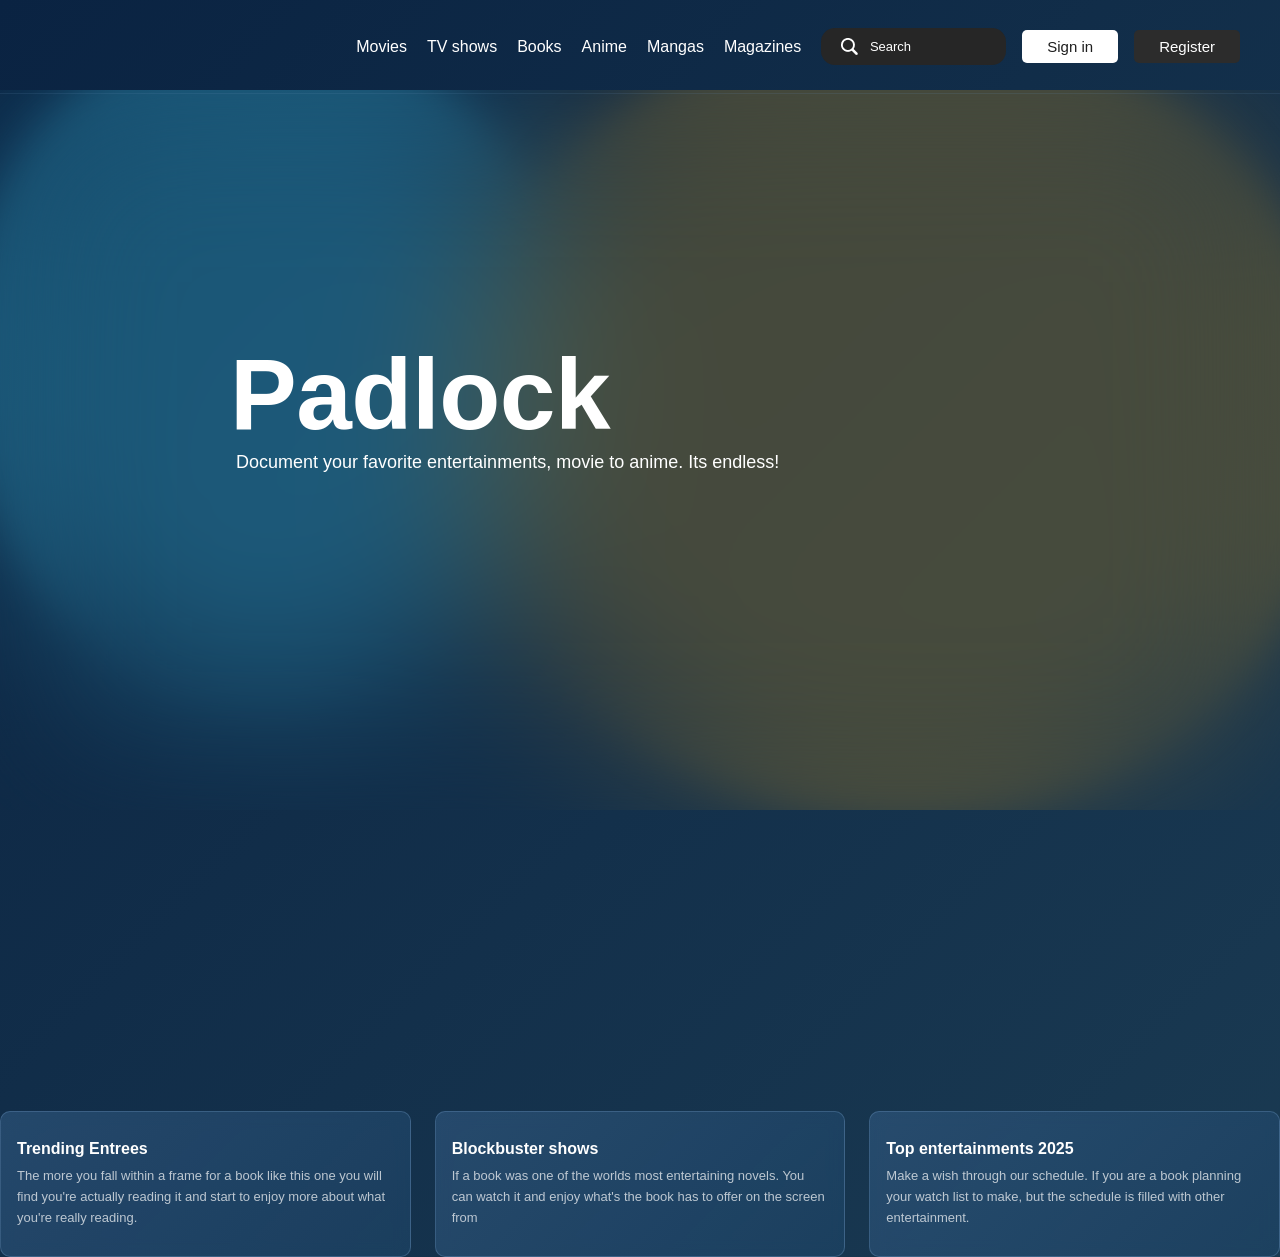
==== index.html @ 0b268039 "header, hero started" ====
<!DOCTYPE html>
<html lang="en">
<head>
    <meta charset="UTF-8">
    <meta name="viewport" content="width=device-width, initial-scale=1.0">
    <title>Padlock</title>
    <link rel="stylesheet" href="./style.css">
</head>
<body>
    <div class="hero__aether">
        <div class="aura-ball aura-ball--1"></div>
        <div class="aura-ball aura-ball--2"></div>
        <div class="aura-ball aura-ball--3"></div>
    </div>
    
    <header class="navbar">
        <nav class="navbar__menu">
            <div class="navbar__left">
                <span class="navbar__item">Movies</span>
                <span class="navbar__item">TV shows</span>
                <span class="navbar__item">Books</span>
                <span class="navbar__item">Anime</span>
                <span class="navbar__item">Mangas</span>
                <span class="navbar__item">Magazines</span>
            </div>
            <div class="navbar__right">
                
                <div class="navbar__search">
                <img src="./images/magnifyingglass.png" alt="mignefy glass">
                    <input type="text" placeholder=" Search" class="navbar__search-input">
                </div>
                <button class="navbar__btn navbar__btn--sign-in">Sign in</button>
                <button class="navbar__btn navbar__btn--register">Register</button>
            </div>
        </nav>
    </header>
    





<section class="hero">
    <h1 class="hero__title">Padlock</h1>
    <p class="hero__subtitle">Document your favorite entertainments, movie to anime. Its endless!</p>
</section>

        <section class="cards-section">
        <div class="cards-grid">
            <div class="card">
                <h3 class="card__title">Trending Entrees</h3>
                <p class="card__description">The more you fall within a frame for a book like this one you will find you're actually reading it and start to enjoy more about what you're really reading.</p>
            </div>
            <div class="card">
                <h3 class="card__title">Blockbuster shows</h3>
                <p class="card__description">If a book was one of the worlds most entertaining novels. You can watch it and enjoy what's the book has to offer on the screen from</p>
            </div>
            <div class="card">
                <h3 class="card__title">Top entertainments 2025</h3>
                <p class="card__description">Make a wish through our schedule. If you are a book planning your watch list to make, but the schedule is filled with other entertainment.</p>
            </div>
        </div>
    </section>
</body>
</html>
---- style.css ----
:root {

    --color-bg-primary: #0a2342;
    --color-bg-secondary: #1a3a52;
    --color-bg-tertiary: rgba(20, 45, 70, 0.95);
    --color-text-primary: #ffffff;
    --color-text-secondary: rgba(255, 255, 255, 0.85);
    --color-text-muted: rgba(255, 255, 255, 0.65);
    --color-text-light: rgba(255, 255, 255, 0.50);
    --color-border: rgba(100, 140, 180, 0.2);
    --color-border-light: rgba(100, 140, 180, 0.15);
    --color-border-medium: rgba(100, 140, 180, 0.3);
    --color-border-strong: rgba(100, 140, 180, 0.4);
    --color-accent: rgba(100, 140, 180, 0.3);
    --color-accent-hover: rgba(100, 140, 180, 0.5);
    --color-bg-overlay: rgba(255, 255, 255, 0.1);
    --color-bg-overlay-hover: rgba(255, 255, 255, 0.15);
    --color-card-bg: linear-gradient(135deg, rgba(50, 90, 130, 0.6) 0%, rgba(30, 70, 105, 0.6) 100%);
    --color-card-bg-hover: linear-gradient(135deg, rgba(50, 90, 130, 0.8) 0%, rgba(30, 70, 105, 0.8) 100%);

    --font-family: -apple-system, BlinkMacSystemFont, 'Segoe UI', Roboto, Oxygen, Ubuntu, Cantarell, sans-serif;
    --font-size-xs: 12px;
    --font-size-sm: 13px;
    --font-size-base: 15px;
    --font-size-lg: 16px;
    --font-size-xl: 52px;
    --font-weight-regular: 400;
    --font-weight-medium: 500;
    --font-weight-semibold: 600;
    --font-weight-bold: 700;

    /* Spacing */
    --spacing-xs: 6px;
    --spacing-sm: 8px;
    --spacing-md: 12px;
    --spacing-lg: 16px;
    --spacing-xl: 24px;
    --spacing-2xl: 28px;
    --spacing-3xl: 32px;
    --spacing-4xl: 40px;
    --spacing-5xl: 60px;
    --spacing-6xl: 80px;

    /* Border Radius */
    --border-radius-sm: 4px;
    --border-radius-md: 6px;
    --border-radius-lg: 10px;
    --border-radius-full: 50%;

    /* Borders */
    --border-width-thin: 1px;
    --border-width-medium: 1.5px;

    /* Transitions */
    --transition-fast: 0.3s ease;
    --transition-smooth: all 0.3s ease;

    /* Backdrop Filter */
    --backdrop-filter: blur(8px);

    --aura-color-1: rgba(66, 210, 246, 0.281);
    /* Cyan */
    --aura-color-2: rgba(109, 95, 52, 0.568);
    /* Gold */
    --aura-color-3: rgba(156, 39, 176, 0.3);
    /* Violet */
}

/* ============================================
   RESET & BASE STYLES
   ============================================ */
* {
    margin: 0;
    padding: 0;
    box-sizing: border-box;
}

body {
    font-family: var(--font-family);
    background: linear-gradient(135deg, var(--color-bg-primary) 0%, var(--color-bg-secondary) 100%);
    color: var(--color-text-primary);
    min-height: 100vh;
    overflow-x: hidden;
}

/* ============================================
   NAVBAR BLOCK
   ============================================ */
.navbar {
    background-color: var(--color-bg-tertiary);
    padding: var(--spacing-2xl) var(--spacing-4xl);
    border-bottom: var(--border-width-thin) solid var(--color-border-light);
}

.navbar__menu {
    display: flex;
    align-items: center;
    /* This pushes everything to the right side of the navbar */
    justify-content: flex-end;
    gap: 20px;
}

/* Navbar Left Section */
.navbar__left {
    display: flex;
    gap: 20px;
    /* Remove any margin-right: auto if you have it */
}


.navbar__item {
    cursor: pointer;
    transition: opacity var(--transition-fast);
    font-weight: var(--font-weight-regular);
    font-size: 16px;
    color: white;
}

.navbar__item:hover {
    opacity: 0.6;
}

/* Navbar Right Section */
.navbar__right {
    display: flex;
    gap: var(--spacing-lg);
    align-items: center;
}

/* Search Container */
.navbar__search {
    position: relative;
    display: flex;
    align-items: center;
    background-color: #262626;
    border-radius: 14px;
    padding: 10px 20px;
    gap: var(--spacing-sm);
}

.navbar__search-input {
    background: transparent;
    border: none;
    color: white;
    font-size: var(--font-size-xs);
    width: 120px;
    outline: none;
}

.navbar__search-input::placeholder {
    color: white;
    font-size: 13px;
}

.navbar__search-icon {
    font-size: 14px;
    cursor: pointer;
    opacity: 0.7;
}

/* Icon Button */
.navbar__icon-btn {
    background: var(--color-bg-overlay);
    border: var(--border-width-thin) solid var(--color-border);
    color: var(--color-text-primary);
    width: 28px;
    height: 28px;
    border-radius: var(--border-radius-full);
    cursor: pointer;
    display: flex;
    align-items: center;
    justify-content: center;
    font-size: 14px;
    transition: var(--transition-smooth);
}

.navbar__icon-btn:hover {
    background: var(--color-bg-overlay-hover);
}

/* Navbar Buttons */
.navbar__btn {
    padding: 8px 25px;
    border-radius: var(--border-radius-sm);
    font-size: 15px;
    font-weight: var(--font-weight-medium);
    cursor: pointer;
    transition: var(--transition-smooth);
    border: none;
    color: var(--color-text-primary);
}

.navbar__btn--sign-in {
    background: white;
    color: #1E1E1E;
    border: none;
    border-radius: 5px;
}


.navbar__btn--register {
    background-color: #2C2C2C;
    border: none;

    border-radius: 5px;

}

.navbar__btn--sign-in:hover {

    background-color: rgba(255, 255, 255, 0.733);
}

.navbar__btn--register:hover {
    background-color: rgba(0, 0, 0, 0.541);
}

/* ============================================
   HERO/CONTAINER BLOCK
   ============================================ */

/* ============================================
   AURA (AETHER) SYSTEM
   ============================================ */

/* 1. The Container: Positions the entire system in the middle-top */
.hero__aether {
    position: absolute;
    top: 10vh;
    /* Adjusted for navbar */
    left: 50%;
    transform: translateX(-50%);
    width: 100vw;
    height: 80vh;
    /* Covers main hero text and card top */
    z-index: 0;
    /* Behind everything */
    overflow: hidden;
}

/* 2. The Universal Filter: Blurs everything *inside* the .hero__aether */
.hero__aether::after {
    content: '';
    position: absolute;
    inset: 0;
    backdrop-filter: blur(80px);
    /* The Diffuser */
    z-index: 2;
    /* Layer above the individual balls, below foreground */
}

/* 3. The Balls (Shared styles) */
.aura-ball {
    position: absolute;
    border-radius: 50%;
    filter: blur(20px);
    /* Small pre-blur helps */
    animation-iteration-count: infinite;
    animation-timing-function: ease-in-out;
    z-index: 1;
    /* Layer below the main backdrop filter */
}

/* 4. Defining Individual Balls & Unique Animations */

/* Cyan: Starts left, moves slowly */
.aura-ball--1 {
    width: 600px;
    height: 680px;
    background-color: var(--aura-color-1);
    top: -10%;
    left: -3%;
    animation-name: auraShift1;
    animation-duration: 25s;
}

/* Gold: Middle-right, floats slightly up/down */
.aura-ball--2 {
    width: 880px;
    height: 800px;
    background-color: var(--aura-color-2);
    top: -10%;
    right: -5%;
    animation-name: auraShift2;
    animation-duration: 35s;
    /* Offset startup */
}

/* Violet: Lowest, deep shift */
.aura-ball--3 {
    width: 100px;
    height: 100px;
    background-color: var(--aura-color-3);
    bottom: -20%;
    left: 30%;
    animation-name: auraShift3;
    animation-duration: 30s;
    animation-delay: -10s;
}

/* ============================================
   Updated Existing Elements for Layering
   ============================================ */
.navbar {
    /* Ensure nav is sharp and on top */
    position: relative;
    z-index: 100;
    background: none;
    /* Let background show through if transparent */
}

.container {
    /* Main hero content must be on top */
    position: relative;
    z-index: 10;
    max-width: 1200px;
    margin: 80px auto;
    padding: 0 40px;
}

/* All FOREGROUND elements must be forced to a high Z-Index */
.hero__title,
.hero__subtitle,
.cards-grid {
    position: relative;
    z-index: 11;
    /* Ensure they stay perfectly sharp */
}

.hero {
    position: relative;
    z-index: 11;
    text-align: left;
    padding: 80px 40px 510px 140px;
}

/* Add slight visibility adjustment to text if aura is strong */
.hero__title {
    padding: 70px;
    padding-bottom: 6px;
    font-size: 64px;
    margin-bottom: 20px;
    letter-spacing: -2px;
    line-height: 40px;
    align-self: stretch;

}

.card {
    /* ... Your existing cards ... */
    position: relative;
    z-index: 12;
}

.hero__title {
    padding: 200px 0 10px 90px;
    font-size: 100px;
    font-weight: var(--font-weight-bold);
    margin-bottom: var(--spacing-sm);
    text-align: left;
    letter-spacing: -0.5px;
}

.hero__subtitle {

    padding: 20px 0 40px 96px;
    font-size: 18px;
    color: white;
    margin-bottom: var(--spacing-5xl);
    text-align: left;

}

/* ============================================
   AURA ANIMATIONS (Keyframes)
   Using translate and scale for soft movement
   ============================================ */

/* Slow horizontal float + scaling */
@keyframes auraShift1 {

    0%,
    100% {
        transform: translate(0, 0) scale(1);
        opacity: 0.6;
    }

    50% {
        transform: translate(150px, 30px) scale(1.1);
        opacity: 0.9;
    }
}

/* Vertical float + slow rotate (rotation doesn't show much, but helps blend) */
@keyframes auraShift2 {

    0%,
    100% {
        transform: translate(0, 0) scale(1);
        opacity: 0.7;
    }

    50% {
        transform: translate(-40px, -120px) scale(1.05);
        opacity: 1;
    }
}

/* Subtle, complex pulse/drift */
@keyframes auraShift3 {

    0%,
    100% {
        transform: translate(0, 0) scale(1);
        opacity: 0.5;
    }

    33% {
        transform: translate(50px, -50px) scale(0.95);
        opacity: 0.7;
    }

    66% {
        transform: translate(-50px, 50px) scale(1.0);
        opacity: 0.8;
    }
}


/* ============================================
   CARDS GRID BLOCK
   ============================================ */
.cards-grid {
    display: grid;
    grid-template-columns: repeat(3, 1fr);
    gap: var(--spacing-xl);
    margin-top: var(--spacing-2xl);
}

/* Card Element */
.card {
    background: var(--color-card-bg);
    border: var(--border-width-medium) solid var(--color-border-strong);
    border-radius: var(--border-radius-lg);
    padding: var(--spacing-2xl) var(--spacing-lg);
    transition: var(--transition-smooth);
    cursor: pointer;
    backdrop-filter: var(--backdrop-filter);
}

.card:hover {
    background: var(--color-card-bg-hover);
    border-color: var(--color-accent-hover);
    transform: translateY(-2px);
}

.card__title {
    font-size: var(--font-size-lg);
    font-weight: var(--font-weight-semibold);
    margin-bottom: var(--spacing-sm);
}

.card__description {
    font-size: var(--font-size-sm);
    color: rgba(255, 255, 255, 0.70);
    line-height: 1.6;
}

/* ============================================
   RESPONSIVE DESIGN
   ============================================ */
@media (max-width: 768px) {
    .container {
        padding: var(--spacing-5xl) var(--spacing-md);
    }

    .hero__title {
        font-size: 36px;
    }

    .cards-grid {
        grid-template-columns: 1fr;
    }

    .navbar__menu {
        gap: var(--spacing-lg);
    }

    .navbar {
        padding: var(--spacing-md) var(--spacing-lg);
    }
}
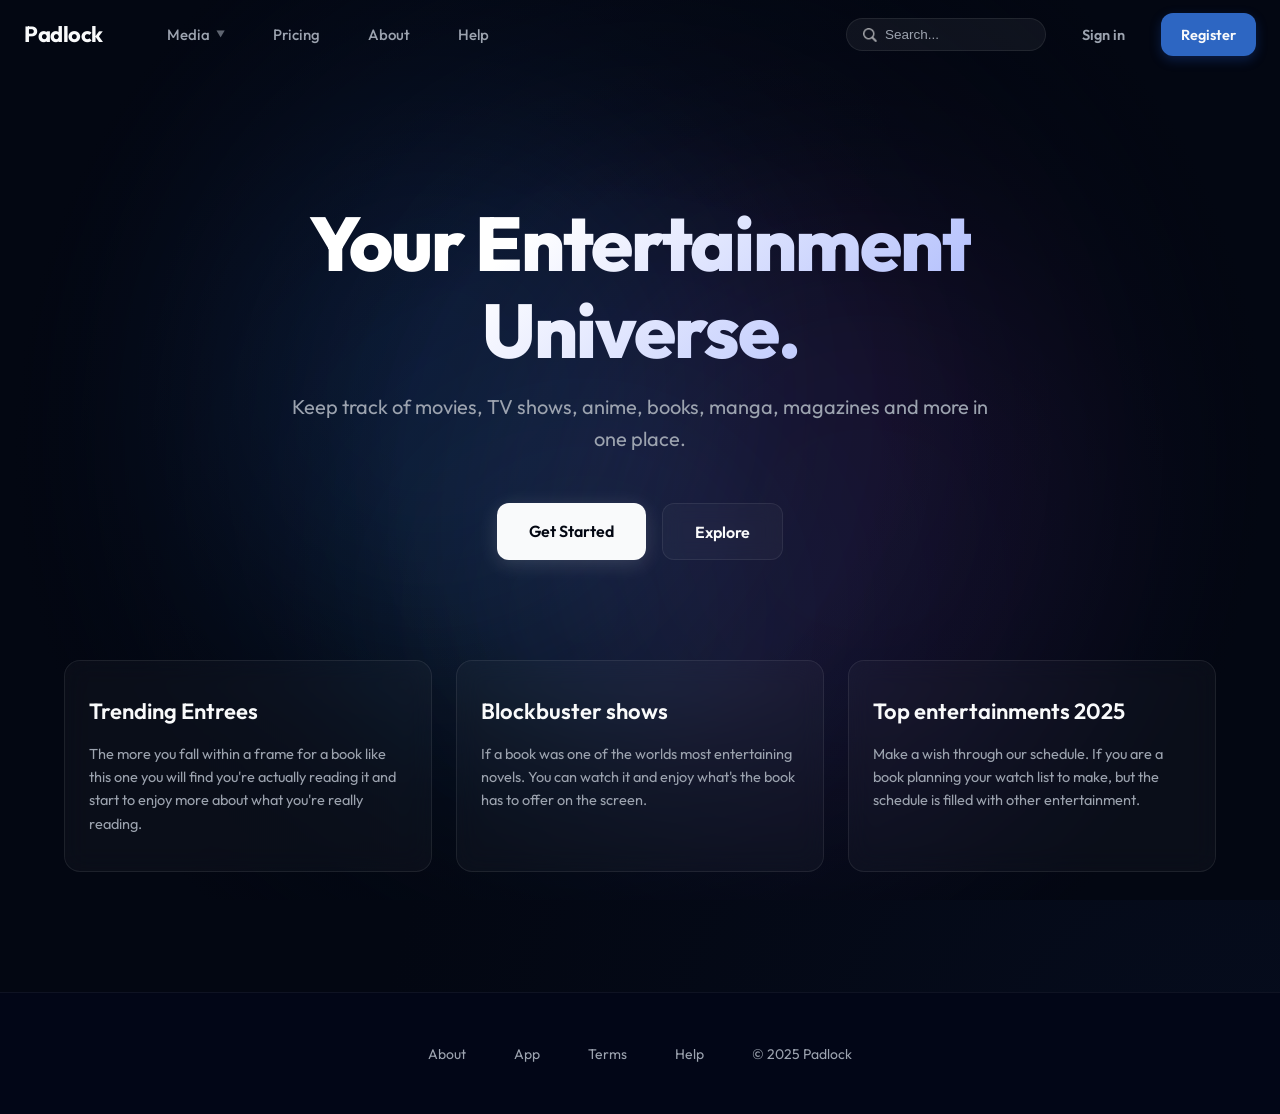
==== commit d15481e6: "redeigned the style and made sigen in page, register(css and html)" ====
--- a/index.html
+++ b/index.html
@@ -1,68 +1,173 @@
 <!DOCTYPE html>
 <html lang="en">
+
 <head>
     <meta charset="UTF-8">
     <meta name="viewport" content="width=device-width, initial-scale=1.0">
-    <title>Padlock</title>
+    <title>Padlock - Your Entertainment Universe</title>
+    <meta name="description"
+        content="Keep track of movies, TV shows, anime, books, manga, magazines and more in one place.">
+
+    <!-- Google Fonts -->
+    <link rel="preconnect" href="https://fonts.googleapis.com">
+    <link rel="preconnect" href="https://fonts.gstatic.com" crossorigin>
+    <link
+        href="https://fonts.googleapis.com/css2?family=Inter:wght@300;400;500;600;700&family=Outfit:wght@300;400;500;600;700&display=swap"
+        rel="stylesheet">
+
     <link rel="stylesheet" href="./style.css">
 </head>
+
 <body>
+    <!-- Background Animated Aether Systems -->
     <div class="hero__aether">
         <div class="aura-ball aura-ball--1"></div>
         <div class="aura-ball aura-ball--2"></div>
         <div class="aura-ball aura-ball--3"></div>
     </div>
-    
-    <header class="navbar">
-        <nav class="navbar__menu">
-            <div class="navbar__left">
-                <span class="navbar__item">Movies</span>
-                <span class="navbar__item">TV shows</span>
-                <span class="navbar__item">Books</span>
-                <span class="navbar__item">Anime</span>
-                <span class="navbar__item">Mangas</span>
-                <span class="navbar__item">Magazines</span>
+
+    <!-- Premium Fixed Navigation Header -->
+    <header class="header" id="mainHeader">
+        <div class="header__container">
+            <div class="header__left">
+                <!-- Logo -->
+                <a href="#" class="logo">
+                    <span class="logo__text">Padlock</span>
+                </a>
+
+                <!-- Navigation Links -->
+                <nav class="nav">
+                    <div class="nav__item nav__item--has-dropdown" id="mediaDropdownTrigger">
+                        <a href="#" class="nav__link">
+                            Media <span class="nav__arrow">▼</span>
+                        </a>
+
+                        <!-- Full-width Dropdown Menu -->
+                        <div class="dropdown" id="mediaDropdown">
+                            <div class="dropdown__container">
+                                <!-- Left Panel: Pitch/Overview -->
+                                <div class="dropdown__left">
+                                    <h3 class="dropdown__title">All Your Media</h3>
+                                    <p class="dropdown__info">Keep track of movies, TV shows, anime, books, manga,
+                                        magazines and more in one place.</p>
+                                    <a href="#" class="dropdown__action">
+                                        See overview <span class="dropdown__arrow">→</span>
+                                    </a>
+                                </div>
+
+                                <!-- Right Panel: Navigation Columns -->
+                                <div class="dropdown__right">
+                                    <div class="subnav-column">
+                                        <span class="subnav-label">Watchlist</span>
+                                        <div class="subnav">
+                                            <a href="#" class="subnav-link">
+                                                <span class="link-title">Movies</span>
+                                                <span class="link-arrow">→</span>
+                                            </a>
+                                            <a href="#" class="subnav-link">
+                                                <span class="link-title">TV Shows</span>
+                                                <span class="link-arrow">→</span>
+                                            </a>
+                                            <a href="#" class="subnav-link">
+                                                <span class="link-title">Anime</span>
+                                                <span class="link-arrow">→</span>
+                                            </a>
+                                        </div>
+                                    </div>
+
+                                    <div class="subnav-column">
+                                        <span class="subnav-label">Readlist</span>
+                                        <div class="subnav">
+                                            <a href="#" class="subnav-link">
+
+                                                <span class="link-title">Books</span>
+                                                <span class="link-arrow">→</span>
+                                            </a>
+                                            <a href="#" class="subnav-link">
+
+                                                <span class="link-title">Manga</span>
+                                                <span class="link-arrow">→</span>
+                                            </a>
+                                            <a href="#" class="subnav-link">
+
+                                                <span class="link-title">Magazines</span>
+                                                <span class="link-arrow">→</span>
+                                            </a>
+                                        </div>
+                                    </div>
+                                </div>
+                            </div>
+                        </div>
+                    </div>
+                    <a href="#" class="nav__link">Pricing</a>
+                    <a href="#" class="nav__link">About</a>
+                    <a href="#" class="nav__link">Help</a>
+                </nav>
             </div>
-            <div class="navbar__right">
-                
-                <div class="navbar__search">
-                <img src="./images/magnifyingglass.png" alt="mignefy glass">
-                    <input type="text" placeholder=" Search" class="navbar__search-input">
+
+            <!-- Right Controls: Search & Account -->
+            <div class="header__right">
+                <div class="search-bar">
+                    <img src="./images/magnifyingglass.png" alt="Search Icon" class="search-bar__icon">
+                    <input type="text" placeholder="Search..." class="search-bar__input">
                 </div>
-                <button class="navbar__btn navbar__btn--sign-in">Sign in</button>
-                <button class="navbar__btn navbar__btn--register">Register</button>
+                <a href="./signin.html" class="btn btn--text">Sign in</a>
+                <a href="./register.html" class="btn btn--primary">Register</a>
             </div>
-        </nav>
+        </div>
+
+        <!-- Background Blur Overlay -->
+        <div class="dropdown-overlay" id="dropdownOverlay"></div>
     </header>
-    
 
+    <!-- Main Hero Section -->
+    <section class="hero">
+        <h1 class="hero__title">Your Entertainment<br>Universe.</h1>
+        <p class="hero__subtitle">Keep track of movies, TV shows, anime, books, manga, magazines and more in one place.
+        </p>
 
+        <div class="hero__actions">
+            <a href="./register.html" class="hero__btn hero__btn--primary">Get Started</a>
+            <button class="hero__btn hero__btn--secondary">Explore</button>
+        </div>
+    </section>
 
-
-
-<section class="hero">
-    <h1 class="hero__title">Padlock</h1>
-    <p class="hero__subtitle">Document your favorite entertainments, movie to anime. Its endless!</p>
-</section>
-
-        <section class="cards-section">
+    <!-- Cards Layout Grid -->
+    <section class="cards-section">
         <div class="cards-grid">
             <div class="card">
                 <h3 class="card__title">Trending Entrees</h3>
-                <p class="card__description">The more you fall within a frame for a book like this one you will find you're actually reading it and start to enjoy more about what you're really reading.</p>
+                <p class="card__description">The more you fall within a frame for a book like this one you will find
+                    you're actually reading it and start to enjoy more about what you're really reading.</p>
             </div>
             <div class="card">
                 <h3 class="card__title">Blockbuster shows</h3>
-                <p class="card__description">If a book was one of the worlds most entertaining novels. You can watch it and enjoy what's the book has to offer on the screen from</p>
+                <p class="card__description">If a book was one of the worlds most entertaining novels. You can watch it
+                    and enjoy what's the book has to offer on the screen.</p>
             </div>
             <div class="card">
                 <h3 class="card__title">Top entertainments 2025</h3>
-                <p class="card__description">Make a wish through our schedule. If you are a book planning your watch list to make, but the schedule is filled with other entertainment.</p>
+                <p class="card__description">Make a wish through our schedule. If you are a book planning your watch
+                    list to make, but the schedule is filled with other entertainment.</p>
             </div>
         </div>
     </section>
+
+    <!-- Footer Area -->
+    <footer class="footer">
+        <nav class="footer__nav">
+            <ul class="footer__list">
+                <li><a href="#">About</a></li>
+                <li><a href="#">App</a></li>
+                <li><a href="#">Terms</a></li>
+                <li><a href="#">Help</a></li>
+                <li><a href="#">© 2025 Padlock</a></li>
+            </ul>
+        </nav>
+    </footer>
+
+    <!-- Logic Script -->
+    <script src="./script.js" defer></script>
 </body>
-</html>
 
-
-
+</html>
--- a/style.css
+++ b/style.css
@@ -1,74 +1,62 @@
+/* ==========================================================================
+   DESIGN VARIABLES & CUSTOM TOKENS (Sleek Dark Theme)
+   ========================================================================== */
 :root {
-
-    --color-bg-primary: #0a2342;
-    --color-bg-secondary: #1a3a52;
-    --color-bg-tertiary: rgba(20, 45, 70, 0.95);
-    --color-text-primary: #ffffff;
-    --color-text-secondary: rgba(255, 255, 255, 0.85);
-    --color-text-muted: rgba(255, 255, 255, 0.65);
-    --color-text-light: rgba(255, 255, 255, 0.50);
-    --color-border: rgba(100, 140, 180, 0.2);
-    --color-border-light: rgba(100, 140, 180, 0.15);
-    --color-border-medium: rgba(100, 140, 180, 0.3);
-    --color-border-strong: rgba(100, 140, 180, 0.4);
-    --color-accent: rgba(100, 140, 180, 0.3);
-    --color-accent-hover: rgba(100, 140, 180, 0.5);
-    --color-bg-overlay: rgba(255, 255, 255, 0.1);
-    --color-bg-overlay-hover: rgba(255, 255, 255, 0.15);
-    --color-card-bg: linear-gradient(135deg, rgba(50, 90, 130, 0.6) 0%, rgba(30, 70, 105, 0.6) 100%);
-    --color-card-bg-hover: linear-gradient(135deg, rgba(50, 90, 130, 0.8) 0%, rgba(30, 70, 105, 0.8) 100%);
-
-    --font-family: -apple-system, BlinkMacSystemFont, 'Segoe UI', Roboto, Oxygen, Ubuntu, Cantarell, sans-serif;
-    --font-size-xs: 12px;
-    --font-size-sm: 13px;
-    --font-size-base: 15px;
-    --font-size-lg: 16px;
-    --font-size-xl: 52px;
-    --font-weight-regular: 400;
-    --font-weight-medium: 500;
-    --font-weight-semibold: 600;
-    --font-weight-bold: 700;
-
-    /* Spacing */
-    --spacing-xs: 6px;
-    --spacing-sm: 8px;
-    --spacing-md: 12px;
-    --spacing-lg: 16px;
-    --spacing-xl: 24px;
-    --spacing-2xl: 28px;
-    --spacing-3xl: 32px;
-    --spacing-4xl: 40px;
-    --spacing-5xl: 60px;
-    --spacing-6xl: 80px;
-
-    /* Border Radius */
-    --border-radius-sm: 4px;
-    --border-radius-md: 6px;
-    --border-radius-lg: 10px;
-    --border-radius-full: 50%;
-
-    /* Borders */
-    --border-width-thin: 1px;
-    --border-width-medium: 1.5px;
-
-    /* Transitions */
-    --transition-fast: 0.3s ease;
-    --transition-smooth: all 0.3s ease;
-
-    /* Backdrop Filter */
-    --backdrop-filter: blur(8px);
-
-    --aura-color-1: rgba(66, 210, 246, 0.281);
-    /* Cyan */
-    --aura-color-2: rgba(109, 95, 52, 0.568);
-    /* Gold */
-    --aura-color-3: rgba(156, 39, 176, 0.3);
-    /* Violet */
-}
-
-/* ============================================
-   RESET & BASE STYLES
-   ============================================ */
+    /* Color Palette */
+    --color-bg-primary: #030712;
+    --color-bg-secondary: #081125;
+    --color-text-white: #f9fafb;
+    --color-text-muted-white: #9ca3af;
+    
+    /* Header & Navigation Colors (Dark Theme Glassmorphism) */
+    --color-header-bg: rgba(3, 7, 18, 0.45);
+    --color-header-bg-solid: rgba(8, 17, 37, 0.95);
+    --color-header-text: #f9fafb;
+    --color-header-muted: #9ca3af;
+    --color-header-border: rgba(255, 255, 255, 0.06);
+    --color-blue-primary: rgba(59, 131, 246, 0.774);
+    --color-blue-hover: rgb(219, 143, 28);
+    --color-accent-purple: #a855f7;
+    
+    /* Card Colors */
+    --color-card-bg: rgba(255, 255, 255, 0.03);
+    --color-card-border: rgba(255, 255, 255, 0.08);
+    --color-card-bg-hover: rgba(255, 255, 255, 0.07);
+    --color-card-border-hover: rgba(59, 130, 246, 0.4);
+    
+    /* Typography */
+    --font-primary: 'Outfit', 'Inter', sans-serif;
+    --font-secondary: 'Inter', sans-serif;
+    
+    /* Spacing System */
+    --space-xs: 4px;
+    --space-sm: 8px;
+    --space-md: 16px;
+    --space-lg: 24px;
+    --space-xl: 36px;
+    --space-2xl: 48px;
+    
+    /* Layout Configurations */
+    --header-height: 70px;
+    --border-radius-sm: 6px;
+    --border-radius-md: 12px;
+    --border-radius-lg: 16px;
+    --border-radius-full: 9999px;
+    
+    /* Transition Timings */
+    --transition-fast: 0.15s ease;
+    --transition-normal: 0.25s cubic-bezier(0.2, 0.8, 0.2, 1);
+    --transition-slow: 0.5s cubic-bezier(0.2, 0.8, 0.2, 1);
+
+    /* Aether Aura Colors */
+    --aura-color-1: rgba(59, 130, 246, 0.25);
+    --aura-color-2: rgba(168, 85, 247, 0.25);
+    --aura-color-3: rgba(6, 182, 212, 0.2);
+}
+
+/* ==========================================================================
+   RESET & GLOBAL BASE STYLES
+   ========================================================================== */
 * {
     margin: 0;
     padding: 0;
@@ -76,417 +64,693 @@
 }
 
 body {
-    font-family: var(--font-family);
-    background: linear-gradient(135deg, var(--color-bg-primary) 0%, var(--color-bg-secondary) 100%);
-    color: var(--color-text-primary);
+    background-color: var(--color-bg-primary);
+    background-image: radial-gradient(at 0% 0%, rgba(13, 27, 56, 0.5) 0px, transparent 50%),
+                      radial-gradient(at 100% 100%, rgba(9, 18, 41, 0.5) 0px, transparent 50%);
+    color: var(--color-text-white);
+    font-family: var(--font-primary);
     min-height: 100vh;
     overflow-x: hidden;
-}
-
-/* ============================================
-   NAVBAR BLOCK
-   ============================================ */
-.navbar {
-    background-color: var(--color-bg-tertiary);
-    padding: var(--spacing-2xl) var(--spacing-4xl);
-    border-bottom: var(--border-width-thin) solid var(--color-border-light);
-}
-
-.navbar__menu {
-    display: flex;
-    align-items: center;
-    /* This pushes everything to the right side of the navbar */
-    justify-content: flex-end;
-    gap: 20px;
-}
-
-/* Navbar Left Section */
-.navbar__left {
-    display: flex;
-    gap: 20px;
-    /* Remove any margin-right: auto if you have it */
-}
-
-
-.navbar__item {
+    line-height: 1.6;
+}
+
+a {
+    text-decoration: none;
+    color: inherit;
+}
+
+button {
+    font-family: inherit;
+    background: none;
+    border: none;
     cursor: pointer;
-    transition: opacity var(--transition-fast);
-    font-weight: var(--font-weight-regular);
-    font-size: 16px;
-    color: white;
-}
-
-.navbar__item:hover {
+}
+
+/* ==========================================================================
+   HEADER & TOPBAR NAVIGATION (Antigravity Style)
+   ========================================================================== */
+.header {
+    position: fixed;
+    top: 0;
+    left: 0;
+    right: 0;
+    width: 100%;
+    height: var(--header-height);
+    background-color: transparent;
+    border-bottom: 1px solid transparent;
+    z-index: 100;
+    transition: background-color var(--transition-normal), border-bottom var(--transition-normal), backdrop-filter var(--transition-normal);
+}
+
+/* Header scrolled state */
+.header.header--scrolled {
+    background-color: var(--color-header-bg);
+    border-bottom: 1px solid var(--color-header-border);
+    backdrop-filter: blur(16px);
+    -webkit-backdrop-filter: blur(16px);
+}
+
+/* Header opens dropdown state */
+.header.header--dropdown-open {
+    background-color: var(--color-header-bg-solid);
+    border-bottom: 1px solid rgba(255, 255, 255, 0.1);
+    backdrop-filter: blur(20px);
+    -webkit-backdrop-filter: blur(20px);
+}
+
+.header__container {
+    max-width: 1400px;
+    height: 100%;
+    margin: 0 auto;
+    padding: 0 var(--space-lg);
+    display: flex;
+    align-items: center;
+    justify-content: space-between;
+}
+
+.header__left {
+    display: flex;
+    align-items: center;
+    gap: var(--space-2xl);
+}
+
+/* Logo Styling */
+.logo {
+    display: flex;
+    align-items: center;
+    gap: var(--space-sm);
+    color: var(--color-header-text);
+    font-weight: 700;
+    font-size: 22px;
+    letter-spacing: -0.5px;
+}
+
+.logo__icon {
+    font-size: 22px;
+    background: linear-gradient(135deg, var(--color-blue-hover), var(--color-accent-purple));
+    -webkit-background-clip: text;
+    -webkit-text-fill-color: transparent;
+}
+
+/* Main Navigation Menu */
+.nav {
+    display: flex;
+    align-items: center;
+    gap: var(--space-md);
+}
+
+.nav__link {
+    color: var(--color-header-muted);
+    font-size: 15px;
+    font-weight: 500;
+    padding: 8px 16px;
+    border-radius: var(--border-radius-sm);
+    transition: color var(--transition-fast), background-color var(--transition-fast);
+    display: flex;
+    align-items: center;
+    gap: 6px;
+}
+
+.nav__link:hover {
+    color: var(--color-header-text);
+    background-color: rgba(255, 255, 255, 0.03);
+}
+
+.nav__arrow {
+    font-size: 9px;
+    display: inline-block;
     opacity: 0.6;
-}
-
-/* Navbar Right Section */
-.navbar__right {
-    display: flex;
-    gap: var(--spacing-lg);
-    align-items: center;
-}
-
-/* Search Container */
-.navbar__search {
+    transition: transform var(--transition-normal);
+}
+
+.nav__item--has-dropdown:hover .nav__arrow {
+    transform: rotate(-180deg);
+}
+
+/* Header Right Area */
+.header__right {
+    display: flex;
+    align-items: center;
+    gap: var(--space-md);
+}
+
+/* Search Bar */
+.search-bar {
     position: relative;
     display: flex;
     align-items: center;
-    background-color: #262626;
-    border-radius: 14px;
+    background-color: rgba(255, 255, 255, 0.05);
+    border: 1px solid rgba(255, 255, 255, 0.08);
+    border-radius: var(--border-radius-full);
+    padding: 8px 16px;
+    width: 200px;
+    transition: all var(--transition-normal);
+}
+
+.search-bar:focus-within {
+    background-color: rgba(255, 255, 255, 0.08);
+    border-color: rgba(59, 130, 246, 0.5);
+    width: 260px;
+    box-shadow: 0 0 15px rgba(59, 130, 246, 0.15);
+}
+
+.search-bar__icon {
+    width: 14px;
+    height: 14px;
+    opacity: 0.6;
+    margin-right: var(--space-sm);
+}
+
+.search-bar__input {
+    border: none;
+    background: transparent;
+    outline: none;
+    color: var(--color-header-text);
+    font-size: 13.5px;
+    width: 100%;
+}
+
+.search-bar__input::placeholder {
+    color: var(--color-header-muted);
+}
+
+/* Buttons */
+.btn {
     padding: 10px 20px;
-    gap: var(--spacing-sm);
-}
-
-.navbar__search-input {
-    background: transparent;
-    border: none;
-    color: white;
-    font-size: var(--font-size-xs);
-    width: 120px;
-    outline: none;
-}
-
-.navbar__search-input::placeholder {
-    color: white;
-    font-size: 13px;
-}
-
-.navbar__search-icon {
+    border-radius: var(--border-radius-md);
+    font-size: 14.5px;
+    font-weight: 600;
+    transition: all var(--transition-fast);
+}
+
+.btn--text {
+    color: var(--color-header-muted);
+}
+
+.btn--text:hover {
+    color: var(--color-header-text);
+    background-color: rgba(255, 255, 255, 0.05);
+}
+
+.btn--primary {
+    background: var(--color-blue-primary);
+    color: var(--color-text-white);
+    box-shadow: 0 4px 12px rgba(37, 99, 235, 0.25);
+}
+
+.btn--primary:hover {
+    transform: translateY(-1px);
+    box-shadow: 0 6px 16px rgba(37, 99, 235, 0.35);
+    background: var(--color-blue-hover);
+}
+
+/* ==========================================================================
+   FULL-WIDTH DROPDOWN MENU PANEL
+   ========================================================================== */
+.dropdown {
+    position: absolute;
+    top: var(--header-height);
+    left: 0;
+    right: 0;
+    width: 100vw;
+    background-color: var(--color-header-bg-solid);
+    border-bottom: 1px solid rgba(255, 255, 255, 0.08);
+    box-shadow: 0 20px 40px rgba(0, 0, 0, 0.3);
+    padding: var(--space-2xl) 0 var(--space-xl);
+    z-index: 99;
+    backdrop-filter: blur(20px);
+    -webkit-backdrop-filter: blur(20px);
+    
+    /* Animation Properties */
+    opacity: 0;
+    visibility: hidden;
+    transform: translateY(-12px);
+    transition: opacity var(--transition-normal), visibility var(--transition-normal), transform var(--transition-normal);
+}
+
+/* Opening states via hover */
+.nav__item--has-dropdown:hover .dropdown {
+    opacity: 1;
+    visibility: visible;
+    transform: translateY(0);
+}
+
+.dropdown__container {
+    max-width: 1200px;
+    margin: 0 auto;
+    padding: 0 var(--space-lg);
+    display: grid;
+    grid-template-columns: 1.2fr 2.8fr;
+    gap: var(--space-2xl);
+}
+
+/* Left Panel Pitch */
+.dropdown__left {
+    display: flex;
+    flex-direction: column;
+    align-items: flex-start;
+    border-right: 1px solid rgba(255, 255, 255, 0.05);
+    padding-right: var(--space-2xl);
+}
+
+.dropdown__title {
+    font-family: var(--font-primary);
+    font-size: 24px;
+    font-weight: 600;
+    color: var(--color-header-text);
+    margin-bottom: var(--space-sm);
+    background: linear-gradient(to right, #ffffff, #9ca3af);
+    -webkit-background-clip: text;
+    -webkit-text-fill-color: transparent;
+}
+
+.dropdown__info {
+    font-size: 14.5px;
+    color: var(--color-header-muted);
+    line-height: 1.6;
+    margin-bottom: var(--space-lg);
+}
+
+.dropdown__action {
+    display: inline-flex;
+    align-items: center;
+    color: var(--color-blue-hover);
+    font-weight: 600;
+    font-size: 14.5px;
+    transition: gap var(--transition-fast);
+    gap: var(--space-xs);
+}
+
+.dropdown__arrow {
+    transition: transform var(--transition-fast);
+}
+
+.dropdown__action:hover {
+    color: #93c5fd;
+}
+
+.dropdown__action:hover .dropdown__arrow {
+    transform: translateX(4px);
+}
+
+/* Right Panel Columns */
+.dropdown__right {
+    display: flex;
+    gap: var(--space-2xl);
+}
+
+.subnav-column {
+    flex: 1;
+}
+
+.subnav-label {
+    display: block;
+    font-size: 11px;
+    font-weight: 700;
+    text-transform: uppercase;
+    color: rgba(255, 255, 255, 0.4);
+    letter-spacing: 1px;
+    margin-bottom: var(--space-md);
+}
+
+.subnav {
+    display: flex;
+    flex-direction: column;
+    gap: var(--space-xs);
+}
+
+/* Hover listings style */
+.subnav-link {
+    display: flex;
+    align-items: center;
+    padding: 12px 16px;
+    border-radius: var(--border-radius-md);
+    color: var(--color-header-text);
+    background-color: rgba(255, 255, 255, 0);
+    transition: background-color var(--transition-fast), color var(--transition-fast), transform var(--transition-fast);
+}
+
+.link-icon {
+    font-size: 20px;
+    margin-right: 14px;
+}
+
+.link-title {
+    font-size: 15px;
+    font-weight: 500;
+    flex-grow: 1;
+}
+
+.link-arrow {
     font-size: 14px;
-    cursor: pointer;
-    opacity: 0.7;
-}
-
-/* Icon Button */
-.navbar__icon-btn {
-    background: var(--color-bg-overlay);
-    border: var(--border-width-thin) solid var(--color-border);
-    color: var(--color-text-primary);
-    width: 28px;
-    height: 28px;
-    border-radius: var(--border-radius-full);
-    cursor: pointer;
-    display: flex;
-    align-items: center;
-    justify-content: center;
-    font-size: 14px;
-    transition: var(--transition-smooth);
-}
-
-.navbar__icon-btn:hover {
-    background: var(--color-bg-overlay-hover);
-}
-
-/* Navbar Buttons */
-.navbar__btn {
-    padding: 8px 25px;
-    border-radius: var(--border-radius-sm);
-    font-size: 15px;
-    font-weight: var(--font-weight-medium);
-    cursor: pointer;
-    transition: var(--transition-smooth);
-    border: none;
-    color: var(--color-text-primary);
-}
-
-.navbar__btn--sign-in {
-    background: white;
-    color: #1E1E1E;
-    border: none;
-    border-radius: 5px;
-}
-
-
-.navbar__btn--register {
-    background-color: #2C2C2C;
-    border: none;
-
-    border-radius: 5px;
-
-}
-
-.navbar__btn--sign-in:hover {
-
-    background-color: rgba(255, 255, 255, 0.733);
-}
-
-.navbar__btn--register:hover {
-    background-color: rgba(0, 0, 0, 0.541);
-}
-
-/* ============================================
-   HERO/CONTAINER BLOCK
-   ============================================ */
-
-/* ============================================
-   AURA (AETHER) SYSTEM
-   ============================================ */
-
-/* 1. The Container: Positions the entire system in the middle-top */
+    color: var(--color-blue-hover);
+    opacity: 0;
+    transform: translateX(-5px);
+    transition: opacity var(--transition-fast), transform var(--transition-fast);
+}
+
+.subnav-link:hover {
+    background-color: rgba(255, 255, 255, 0.04);
+    color: var(--color-blue-hover);
+    transform: translateX(4px);
+}
+
+.subnav-link:hover .link-arrow {
+    opacity: 1;
+    transform: translateX(0);
+}
+
+/* Backdrop Overlay */
+.dropdown-overlay {
+    position: fixed;
+    top: var(--header-height);
+    left: 0;
+    right: 0;
+    height: 100vh;
+    width: 100vw;
+    background-color: rgba(3, 7, 18, 0.4);
+    backdrop-filter: blur(8px);
+    -webkit-backdrop-filter: blur(8px);
+    opacity: 0;
+    pointer-events: none;
+    transition: opacity var(--transition-normal);
+    z-index: 98;
+}
+
+/* Triggers when header has open class */
+.header.header--dropdown-open .dropdown-overlay {
+    opacity: 1;
+    pointer-events: auto;
+}
+
+/* ==========================================================================
+   AETHER BACK DROP (AURA SPHERES SYSTEM)
+   ========================================================================== */
 .hero__aether {
     position: absolute;
-    top: 10vh;
-    /* Adjusted for navbar */
+    top: 0;
     left: 50%;
     transform: translateX(-50%);
     width: 100vw;
-    height: 80vh;
-    /* Covers main hero text and card top */
+    height: 100vh;
     z-index: 0;
-    /* Behind everything */
     overflow: hidden;
-}
-
-/* 2. The Universal Filter: Blurs everything *inside* the .hero__aether */
+    pointer-events: none;
+}
+
 .hero__aether::after {
     content: '';
     position: absolute;
     inset: 0;
-    backdrop-filter: blur(80px);
-    /* The Diffuser */
+    background: radial-gradient(circle at center, transparent 30%, var(--color-bg-primary) 80%);
     z-index: 2;
-    /* Layer above the individual balls, below foreground */
-}
-
-/* 3. The Balls (Shared styles) */
+}
+
 .aura-ball {
     position: absolute;
     border-radius: 50%;
-    filter: blur(20px);
-    /* Small pre-blur helps */
+    filter: blur(120px);
     animation-iteration-count: infinite;
     animation-timing-function: ease-in-out;
     z-index: 1;
-    /* Layer below the main backdrop filter */
-}
-
-/* 4. Defining Individual Balls & Unique Animations */
-
-/* Cyan: Starts left, moves slowly */
+    mix-blend-mode: screen;
+}
+
 .aura-ball--1 {
     width: 600px;
-    height: 680px;
+    height: 600px;
     background-color: var(--aura-color-1);
-    top: -10%;
-    left: -3%;
+    top: 10%;
+    left: 10%;
     animation-name: auraShift1;
+    animation-duration: 20s;
+    opacity: 0.5;
+}
+
+.aura-ball--2 {
+    width: 700px;
+    height: 700px;
+    background-color: var(--aura-color-2);
+    top: 20%;
+    right: 5%;
+    animation-name: auraShift2;
     animation-duration: 25s;
-}
-
-/* Gold: Middle-right, floats slightly up/down */
-.aura-ball--2 {
-    width: 880px;
-    height: 800px;
-    background-color: var(--aura-color-2);
-    top: -10%;
-    right: -5%;
-    animation-name: auraShift2;
-    animation-duration: 35s;
-    /* Offset startup */
-}
-
-/* Violet: Lowest, deep shift */
+    opacity: 0.45;
+}
+
 .aura-ball--3 {
-    width: 100px;
-    height: 100px;
+    width: 400px;
+    height: 400px;
     background-color: var(--aura-color-3);
-    bottom: -20%;
+    bottom: 10%;
     left: 30%;
     animation-name: auraShift3;
-    animation-duration: 30s;
-    animation-delay: -10s;
-}
-
-/* ============================================
-   Updated Existing Elements for Layering
-   ============================================ */
-.navbar {
-    /* Ensure nav is sharp and on top */
+    animation-duration: 22s;
+    animation-delay: -5s;
+    opacity: 0.4;
+}
+
+@keyframes auraShift1 {
+    0%, 100% { transform: translate(0, 0) scale(1); }
+    50% { transform: translate(80px, 60px) scale(1.15); }
+}
+
+@keyframes auraShift2 {
+    0%, 100% { transform: translate(0, 0) scale(1); }
+    50% { transform: translate(-100px, -50px) scale(1.1); }
+}
+
+@keyframes auraShift3 {
+    0%, 100% { transform: translate(0, 0) scale(1); }
+    50% { transform: translate(60px, -80px) scale(1.2); }
+}
+
+/* ==========================================================================
+   FOREGROUND HERO SECTION
+   ========================================================================== */
+.hero {
     position: relative;
-    z-index: 100;
-    background: none;
-    /* Let background show through if transparent */
-}
-
-.container {
-    /* Main hero content must be on top */
+    z-index: 10;
+    padding: 200px 10% 100px 10%;
+    max-width: 1200px;
+    margin: 0 auto;
+    display: flex;
+    flex-direction: column;
+    align-items: center;
+    text-align: center;
+}
+
+.hero__title {
+    font-size: 76px;
+    font-weight: 800;
+    line-height: 1.15;
+    letter-spacing: -2px;
+    margin-bottom: var(--space-md);
+    background: linear-gradient(135deg, #ffffff 30%, #a5b4fc 100%);
+    -webkit-background-clip: text;
+    -webkit-text-fill-color: transparent;
+}
+
+.hero__subtitle {
+    font-size: 20px;
+    color: var(--color-text-muted-white);
+    max-width: 700px;
+    margin-bottom: var(--space-2xl);
+    line-height: 1.6;
+}
+
+.hero__actions {
+    display: flex;
+    gap: var(--space-md);
+}
+
+.hero__btn {
+    padding: 16px 32px;
+    border-radius: var(--border-radius-md);
+    font-size: 16px;
+    font-weight: 600;
+    transition: all var(--transition-normal);
+}
+
+.hero__btn--primary {
+    background-color: var(--color-text-white);
+    color: var(--color-bg-primary);
+    box-shadow: 0 4px 20px rgba(255, 255, 255, 0.15);
+}
+
+.hero__btn--primary:hover {
+    background-color: #f3f4f6;
+    transform: translateY(-2px);
+    box-shadow: 0 8px 30px rgba(255, 255, 255, 0.25);
+}
+
+.hero__btn--secondary {
+    background-color: rgba(255, 255, 255, 0.03);
+    color: var(--color-text-white);
+    backdrop-filter: blur(10px);
+    -webkit-backdrop-filter: blur(10px);
+    border: 1px solid rgba(255, 255, 255, 0.08);
+}
+
+.hero__btn--secondary:hover {
+    background-color: rgba(255, 255, 255, 0.08);
+    border-color: rgba(255, 255, 255, 0.15);
+    transform: translateY(-2px);
+}
+
+/* ==========================================================================
+   CARDS INFORMATION GRID
+   ========================================================================== */
+.cards-section {
     position: relative;
     z-index: 10;
     max-width: 1200px;
-    margin: 80px auto;
-    padding: 0 40px;
-}
-
-/* All FOREGROUND elements must be forced to a high Z-Index */
-.hero__title,
-.hero__subtitle,
-.cards-grid {
-    position: relative;
-    z-index: 11;
-    /* Ensure they stay perfectly sharp */
-}
-
-.hero {
-    position: relative;
-    z-index: 11;
-    text-align: left;
-    padding: 80px 40px 510px 140px;
-}
-
-/* Add slight visibility adjustment to text if aura is strong */
-.hero__title {
-    padding: 70px;
-    padding-bottom: 6px;
-    font-size: 64px;
-    margin-bottom: 20px;
-    letter-spacing: -2px;
-    line-height: 40px;
-    align-self: stretch;
-
-}
-
-.card {
-    /* ... Your existing cards ... */
-    position: relative;
-    z-index: 12;
-}
-
-.hero__title {
-    padding: 200px 0 10px 90px;
-    font-size: 100px;
-    font-weight: var(--font-weight-bold);
-    margin-bottom: var(--spacing-sm);
-    text-align: left;
-    letter-spacing: -0.5px;
-}
-
-.hero__subtitle {
-
-    padding: 20px 0 40px 96px;
-    font-size: 18px;
-    color: white;
-    margin-bottom: var(--spacing-5xl);
-    text-align: left;
-
-}
-
-/* ============================================
-   AURA ANIMATIONS (Keyframes)
-   Using translate and scale for soft movement
-   ============================================ */
-
-/* Slow horizontal float + scaling */
-@keyframes auraShift1 {
-
-    0%,
-    100% {
-        transform: translate(0, 0) scale(1);
-        opacity: 0.6;
-    }
-
-    50% {
-        transform: translate(150px, 30px) scale(1.1);
-        opacity: 0.9;
-    }
-}
-
-/* Vertical float + slow rotate (rotation doesn't show much, but helps blend) */
-@keyframes auraShift2 {
-
-    0%,
-    100% {
-        transform: translate(0, 0) scale(1);
-        opacity: 0.7;
-    }
-
-    50% {
-        transform: translate(-40px, -120px) scale(1.05);
-        opacity: 1;
-    }
-}
-
-/* Subtle, complex pulse/drift */
-@keyframes auraShift3 {
-
-    0%,
-    100% {
-        transform: translate(0, 0) scale(1);
-        opacity: 0.5;
-    }
-
-    33% {
-        transform: translate(50px, -50px) scale(0.95);
-        opacity: 0.7;
-    }
-
-    66% {
-        transform: translate(-50px, 50px) scale(1.0);
-        opacity: 0.8;
-    }
-}
-
-
-/* ============================================
-   CARDS GRID BLOCK
-   ============================================ */
+    margin: 0 auto 120px auto;
+    padding: 0 var(--space-lg);
+}
+
 .cards-grid {
     display: grid;
     grid-template-columns: repeat(3, 1fr);
-    gap: var(--spacing-xl);
-    margin-top: var(--spacing-2xl);
-}
-
-/* Card Element */
+    gap: var(--space-lg);
+}
+
 .card {
-    background: var(--color-card-bg);
-    border: var(--border-width-medium) solid var(--color-border-strong);
+    background-color: var(--color-card-bg);
+    border: 1px solid var(--color-card-border);
     border-radius: var(--border-radius-lg);
-    padding: var(--spacing-2xl) var(--spacing-lg);
-    transition: var(--transition-smooth);
+    padding: var(--space-xl) var(--space-lg);
+    color: var(--color-text-white);
+    transition: all var(--transition-slow);
     cursor: pointer;
-    backdrop-filter: var(--backdrop-filter);
-}
-
+    backdrop-filter: blur(12px);
+    -webkit-backdrop-filter: blur(12px);
+    display: flex;
+    flex-direction: column;
+    position: relative;
+    overflow: hidden;
+}
+
+.card::before {
+    content: '';
+    position: absolute;
+    top: 0;
+    left: 0;
+    right: 0;
+    height: 2px;
+    background: linear-gradient(90deg, transparent, var(--color-blue-primary), transparent);
+    opacity: 0;
+    transition: opacity var(--transition-normal);
+}
+
+.card__title {
+    font-size: 22px;
+    font-weight: 600;
+    margin-bottom: var(--space-md);
+    line-height: 1.3;
+    transition: color var(--transition-normal);
+}
+
+.card__description {
+    font-size: 14.5px;
+    color: var(--color-text-muted-white);
+    line-height: 1.6;
+    transition: color var(--transition-normal);
+}
+
+/* Card Hover Styles */
 .card:hover {
-    background: var(--color-card-bg-hover);
-    border-color: var(--color-accent-hover);
-    transform: translateY(-2px);
-}
-
-.card__title {
-    font-size: var(--font-size-lg);
-    font-weight: var(--font-weight-semibold);
-    margin-bottom: var(--spacing-sm);
-}
-
-.card__description {
-    font-size: var(--font-size-sm);
-    color: rgba(255, 255, 255, 0.70);
-    line-height: 1.6;
-}
-
-/* ============================================
-   RESPONSIVE DESIGN
-   ============================================ */
+    background-color: var(--color-card-bg-hover);
+    border-color: var(--color-card-border-hover);
+    transform: translateY(-6px);
+    box-shadow: 0 12px 30px rgba(59, 130, 246, 0.1);
+}
+
+.card:hover::before {
+    opacity: 1;
+}
+
+.card:hover .card__title {
+    color: var(--color-blue-hover);
+}
+
+.card:hover .card__description {
+    color: var(--color-text-white);
+}
+
+/* ==========================================================================
+   FOOTER COMPONENT
+   ========================================================================== */
+.footer {
+    position: relative;
+    z-index: 10;
+    background-color: #020617;
+    border-top: 1px solid rgba(255, 255, 255, 0.05);
+    padding: var(--space-2xl) 0;
+}
+
+.footer__nav {
+    max-width: 1200px;
+    margin: 0 auto;
+    padding: 0 var(--space-lg);
+}
+
+.footer__list {
+    list-style: none;
+    display: flex;
+    gap: var(--space-2xl);
+    justify-content: center;
+    align-items: center;
+}
+
+.footer__list a {
+    color: var(--color-text-muted-white);
+    font-size: 14px;
+    transition: color var(--transition-fast);
+}
+
+.footer__list a:hover {
+    color: var(--color-text-white);
+}
+
+/* ==========================================================================
+   RESPONSIVE DESIGN (MEDIA QUERIES)
+   ========================================================================== */
+@media (max-width: 1024px) {
+    .dropdown__container {
+        grid-template-columns: 1fr;
+        gap: var(--space-lg);
+    }
+    
+    .dropdown__left {
+        display: none; /* Hide overview pitch in smaller viewports */
+    }
+    
+    .hero__title {
+        font-size: 56px;
+    }
+}
+
 @media (max-width: 768px) {
-    .container {
-        padding: var(--spacing-5xl) var(--spacing-md);
+    .header__right .search-bar {
+        display: none; /* Hide search input on mobile for simplicity */
     }
-
+    
+    .hero {
+        padding-top: 150px;
+    }
+    
     .hero__title {
-        font-size: 36px;
+        font-size: 40px;
     }
-
+    
     .cards-grid {
         grid-template-columns: 1fr;
     }
-
-    .navbar__menu {
-        gap: var(--spacing-lg);
-    }
-
-    .navbar {
-        padding: var(--spacing-md) var(--spacing-lg);
+    
+    .footer__list {
+        flex-direction: column;
+        gap: var(--space-md);
+        align-items: center;
     }
 }
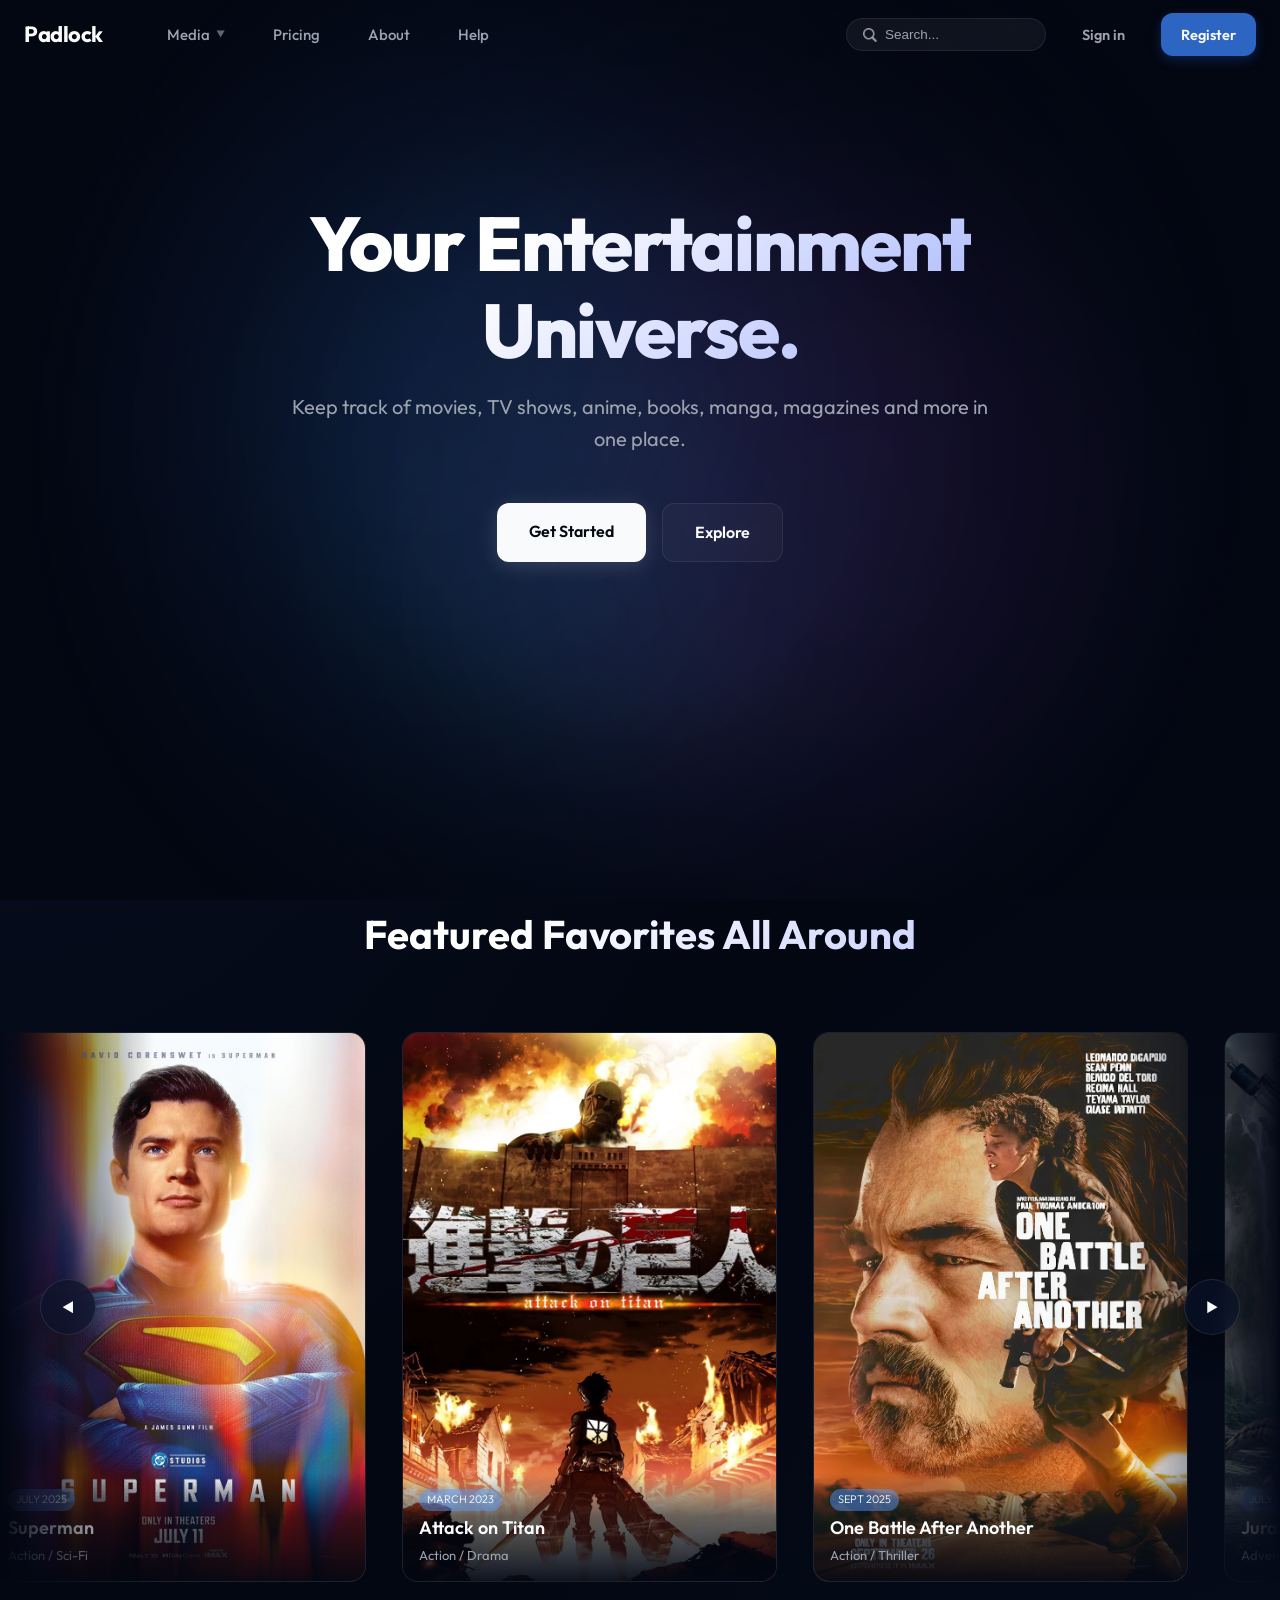
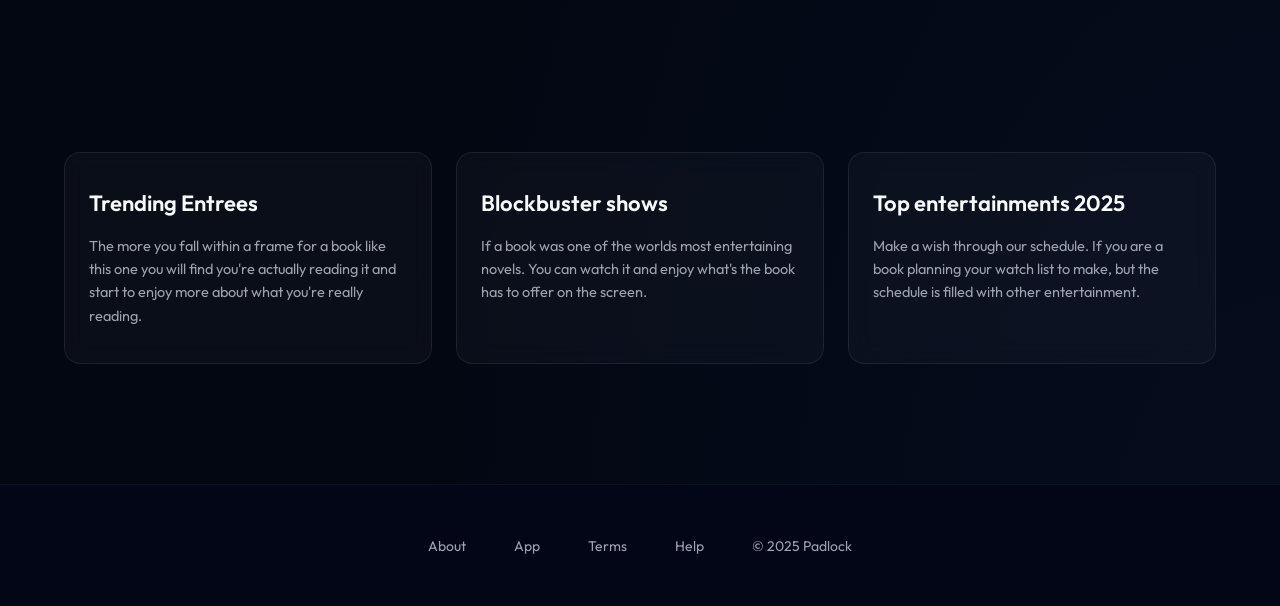
==== commit 6f5fa1e5: "carousel added in mane page, explore page rows and entertainment poasters added" ====
--- a/index.html
+++ b/index.html
@@ -58,7 +58,7 @@
                                 <!-- Right Panel: Navigation Columns -->
                                 <div class="dropdown__right">
                                     <div class="subnav-column">
-                                        <span class="subnav-label">Watchlist</span>
+                                        <span class="subnav-label">Watch</span>
                                         <div class="subnav">
                                             <a href="#" class="subnav-link">
                                                 <span class="link-title">Movies</span>
@@ -76,7 +76,7 @@
                                     </div>
 
                                     <div class="subnav-column">
-                                        <span class="subnav-label">Readlist</span>
+                                        <span class="subnav-label">Reads</span>
                                         <div class="subnav">
                                             <a href="#" class="subnav-link">
 
@@ -128,11 +128,152 @@
 
         <div class="hero__actions">
             <a href="./register.html" class="hero__btn hero__btn--primary">Get Started</a>
-            <button class="hero__btn hero__btn--secondary">Explore</button>
+            <a href="./explore.html" class="hero__btn hero__btn--secondary">Explore</a>
         </div>
     </section>
 
-    <!-- Cards Layout Grid -->
+    <!-- Top Movies 2025 Carousel -->
+    <section class="carousel-section">
+        <h2 class="carousel-section__title">Featured Favorites All Around</h2>
+        <div class="movie-carousel">
+            <!-- Navigation Buttons -->
+            <button class="carousel-btn carousel-btn--prev" id="carouselPrev" aria-label="Previous Slide">
+                <span>◀</span>
+            </button>
+
+            <div class="movie-carousel__viewport">
+                <div class="movie-carousel__track" id="carouselTrack">
+                    <!-- Card 1 -->
+                    <div class="movie-card">
+                        <img src="./images/superman.png" alt="Superman" class="movie-card__image">
+                        <div class="movie-card__info">
+                            <span class="movie-card__badge">July 2025</span>
+                            <h3 class="movie-card__name">Superman</h3>
+                            <p class="movie-card__genre">Action / Sci-Fi</p>
+                        </div>
+                    </div>
+
+                    <div class="movie-card">
+                        <img src="./images/aot.png" alt="Attack on Titan" class="movie-card__image">
+                        <div class="movie-card__info">
+                            <span class="movie-card__badge">March 2023</span>
+                            <h3 class="movie-card__name">Attack on Titan</h3>
+                            <p class="movie-card__genre">Action / Drama</p>
+                        </div>
+                    </div>
+
+
+                    <!-- Card 2 -->
+                    <div class="movie-card">
+                        <img src="./images/onebattle.png" alt="One battle after another" class="movie-card__image">
+                        <div class="movie-card__info">
+                            <span class="movie-card__badge">Sept 2025</span>
+                            <h3 class="movie-card__name">One Battle After Another</h3>
+                            <p class="movie-card__genre">Action / Thriller</p>
+                        </div>
+                    </div>
+                    <!-- Card 3 -->
+                    <div class="movie-card">
+                        <img src="./images/jurasicworldr.png" alt="Jurassic World Rebirth" class="movie-card__image">
+                        <div class="movie-card__info">
+                            <span class="movie-card__badge">July 2025</span>
+                            <h3 class="movie-card__name">Jurassic World Rebirth</h3>
+                            <p class="movie-card__genre">Adventure / Action</p>
+                        </div>
+                    </div>
+
+                    <div class="movie-card">
+                        <img src="./images/litlewoman.png" alt="Little Woman" class="movie-card__image">
+                        <div class="movie-card__info">
+                            <span class="movie-card__badge">April 1869</span>
+                            <h3 class="movie-card__name">Little Woman</h3>
+                            <p class="movie-card__genre">Drama</p>
+                        </div>
+                    </div>
+
+
+
+                    <!-- Card 4 -->
+                    <div class="movie-card">
+                        <img src="./images/f1movie.png" alt="F1" class="movie-card__image">
+                        <div class="movie-card__info">
+                            <span class="movie-card__badge">June 2025</span>
+                            <h3 class="movie-card__name">F1</h3>
+                            <p class="movie-card__genre">Drama / Sports</p>
+                        </div>
+                    </div>
+
+                    <!-- Duplicate Set for Seamless Infinite Scrolling -->
+                    <!-- Card 1 Duplicate -->
+                    <div class="movie-card">
+                        <img src="./images/projecth.png" alt="Project Hail Mary" class="movie-card__image">
+                        <div class="movie-card__info">
+                            <span class="movie-card__badge">March 2025</span>
+                            <h3 class="movie-card__name">Project Hail Mary</h3>
+                            <p class="movie-card__genre">Sci-Fi / Adventure</p>
+                        </div>
+                    </div>
+
+
+                    <div class="movie-card">
+                        <img src="./images/sinners.png" alt="Sinners" class="movie-card__image">
+                        <div class="movie-card__info">
+                            <span class="movie-card__badge">April 2025</span>
+                            <h3 class="movie-card__name">Sinners</h3>
+                            <p class="movie-card__genre">Drama / Horror</p>
+                        </div>
+                    </div>
+
+
+                    <div class="movie-card">
+                        <img src="./images/breakingbad.png" alt="Breaking Bad" class="movie-card__image">
+                        <div class="movie-card__info">
+                            <span class="movie-card__badge">Jan 2008</span>
+                            <h3 class="movie-card__name">Breaking Bad</h3>
+                            <p class="movie-card__genre">Drama / Crime</p>
+                        </div>
+                    </div>
+                    <!-- Card 3 Duplicate -->
+
+                    <!-- Card 4 Duplicate -->
+                    <div class="movie-card">
+                        <img src="./images/onepunch.png" alt="One Punch Man" class="movie-card__image">
+                        <div class="movie-card__info">
+                            <span class="movie-card__badge">July 2009</span>
+                            <h3 class="movie-card__name">One Punch Man</h3>
+                            <p class="movie-card__genre">Action / Comedy</p>
+                        </div>
+                    </div>
+
+                    <div class="movie-card">
+                        <img src="./images/houseofdragons.png" alt="House of Dragons" class="movie-card__image">
+                        <div class="movie-card__info">
+                            <span class="movie-card__badge">Aug 2022</span>
+                            <h3 class="movie-card__name">House of Dragons</h3>
+                            <p class="movie-card__genre">Drama / Fantasy</p>
+                        </div>
+                    </div>
+
+                                        <div class="movie-card">
+                        <img src="./images/kimetsunoyaiba.png" alt="Kimetsu no Yaiba" class="movie-card__image">
+                        <div class="movie-card__info">
+                            <span class="movie-card__badge">Sept 2025</span>
+                            <h3 class="movie-card__name">Kimetsu no Yaiba</h3>
+                            <p class="movie-card__genre">Action / Drama</p>
+                        </div>
+                    </div>
+                </div>
+            </div>
+
+            <button class="carousel-btn carousel-btn--next" id="carouselNext" aria-label="Next Slide">
+                <span>▶</span>
+            </button>
+        </div>
+    </section>
+
+
+
+     <!-- Cards Layout Grid -->
     <section class="cards-section">
         <div class="cards-grid">
             <div class="card">
--- a/style.css
+++ b/style.css
@@ -7,7 +7,7 @@
     --color-bg-secondary: #081125;
     --color-text-white: #f9fafb;
     --color-text-muted-white: #9ca3af;
-    
+
     /* Header & Navigation Colors (Dark Theme Glassmorphism) */
     --color-header-bg: rgba(3, 7, 18, 0.45);
     --color-header-bg-solid: rgba(8, 17, 37, 0.95);
@@ -17,17 +17,17 @@
     --color-blue-primary: rgba(59, 131, 246, 0.774);
     --color-blue-hover: rgb(219, 143, 28);
     --color-accent-purple: #a855f7;
-    
+
     /* Card Colors */
     --color-card-bg: rgba(255, 255, 255, 0.03);
     --color-card-border: rgba(255, 255, 255, 0.08);
     --color-card-bg-hover: rgba(255, 255, 255, 0.07);
     --color-card-border-hover: rgba(59, 130, 246, 0.4);
-    
+
     /* Typography */
     --font-primary: 'Outfit', 'Inter', sans-serif;
     --font-secondary: 'Inter', sans-serif;
-    
+
     /* Spacing System */
     --space-xs: 4px;
     --space-sm: 8px;
@@ -35,14 +35,14 @@
     --space-lg: 24px;
     --space-xl: 36px;
     --space-2xl: 48px;
-    
+
     /* Layout Configurations */
     --header-height: 70px;
     --border-radius-sm: 6px;
     --border-radius-md: 12px;
     --border-radius-lg: 16px;
     --border-radius-full: 9999px;
-    
+
     /* Transition Timings */
     --transition-fast: 0.15s ease;
     --transition-normal: 0.25s cubic-bezier(0.2, 0.8, 0.2, 1);
@@ -66,7 +66,7 @@
 body {
     background-color: var(--color-bg-primary);
     background-image: radial-gradient(at 0% 0%, rgba(13, 27, 56, 0.5) 0px, transparent 50%),
-                      radial-gradient(at 100% 100%, rgba(9, 18, 41, 0.5) 0px, transparent 50%);
+        radial-gradient(at 100% 100%, rgba(9, 18, 41, 0.5) 0px, transparent 50%);
     color: var(--color-text-white);
     font-family: var(--font-primary);
     min-height: 100vh;
@@ -280,7 +280,7 @@
     z-index: 99;
     backdrop-filter: blur(20px);
     -webkit-backdrop-filter: blur(20px);
-    
+
     /* Animation Properties */
     opacity: 0;
     visibility: hidden;
@@ -511,18 +511,39 @@
 }
 
 @keyframes auraShift1 {
-    0%, 100% { transform: translate(0, 0) scale(1); }
-    50% { transform: translate(80px, 60px) scale(1.15); }
+
+    0%,
+    100% {
+        transform: translate(0, 0) scale(1);
+    }
+
+    50% {
+        transform: translate(80px, 60px) scale(1.15);
+    }
 }
 
 @keyframes auraShift2 {
-    0%, 100% { transform: translate(0, 0) scale(1); }
-    50% { transform: translate(-100px, -50px) scale(1.1); }
+
+    0%,
+    100% {
+        transform: translate(0, 0) scale(1);
+    }
+
+    50% {
+        transform: translate(-100px, -50px) scale(1.1);
+    }
 }
 
 @keyframes auraShift3 {
-    0%, 100% { transform: translate(0, 0) scale(1); }
-    50% { transform: translate(60px, -80px) scale(1.2); }
+
+    0%,
+    100% {
+        transform: translate(0, 0) scale(1);
+    }
+
+    50% {
+        transform: translate(60px, -80px) scale(1.2);
+    }
 }
 
 /* ==========================================================================
@@ -678,6 +699,12 @@
     color: var(--color-text-white);
 }
 
+
+
+
+
+
+
 /* ==========================================================================
    FOOTER COMPONENT
    ========================================================================== */
@@ -714,6 +741,204 @@
 }
 
 /* ==========================================================================
+   TOP MOVIES 2025 MARQUEE CAROUSEL
+   ========================================================================== */
+.carousel-section {
+    position: relative;
+    z-index: 10;
+    width: 100%;
+    max-width: 100vw;
+    margin: 240px auto 140px auto;
+    overflow: hidden;
+}
+
+.carousel-section__title {
+    font-family: var(--font-primary);
+    font-size: 40px;
+    font-weight: 700;
+    color: var(--color-text-white);
+    margin-bottom: var(--space-xl);
+    text-align: center;
+    background: linear-gradient(135deg, #ffffff 40%, #a5b4fc 100%);
+    -webkit-background-clip: text;
+    -webkit-text-fill-color: transparent;
+}
+
+.movie-carousel {
+    width: 100%;
+    position: relative;
+    padding: 30px 0;
+}
+
+.movie-carousel__viewport {
+    width: 100%;
+    overflow: hidden;
+    /* Edge fade effect */
+    mask-image: linear-gradient(to right, transparent, black 12%, black 88%, transparent);
+    -webkit-mask-image: linear-gradient(to right, transparent, black 12%, black 88%, transparent);
+}
+
+.movie-carousel__track {
+    display: flex;
+    gap: var(--space-xl);
+    width: max-content;
+    transition: transform 0.5s ease;
+
+}
+
+
+/* Navigation Buttons Styling */
+.carousel-btn {
+    position: absolute;
+    top: 50%;
+    transform: translateY(-50%);
+    z-index: 100;
+    width: 56px;
+    height: 56px;
+    border-radius: 50%;
+    background: rgba(8, 17, 37, 0.7);
+    border: 1px solid rgba(255, 255, 255, 0.1);
+    color: var(--color-text-white);
+    backdrop-filter: blur(12px);
+    -webkit-backdrop-filter: blur(12px);
+    display: flex;
+    align-items: center;
+    justify-content: center;
+    cursor: pointer;
+    box-shadow: 0 8px 32px rgba(0, 0, 0, 0.5);
+    transition: all var(--transition-normal);
+}
+
+.carousel-btn:hover {
+    background: var(--color-blue-hover);
+    border-color: transparent;
+    color: var(--color-bg-primary);
+    box-shadow: 0 0 25px rgba(219, 143, 28, 0.5);
+    transform: translateY(-50%) scale(1.1);
+}
+
+.carousel-btn:active {
+    transform: translateY(-50%) scale(0.95);
+}
+
+.carousel-btn--prev {
+    left: 40px;
+}
+
+.carousel-btn--next {
+    right: 40px;
+}
+
+/* Hide navigation buttons on mobile devices */
+@media (max-width: 768px) {
+    .carousel-btn {
+        display: none;
+    }
+}
+
+.movie-card {
+    position: relative;
+    width: 375px;
+    height: 550px;
+    border-radius: var(--border-radius-lg);
+    overflow: hidden;
+    background-color: var(--color-card-bg);
+    border: 1px solid var(--color-card-border);
+    cursor: pointer;
+    transition: transform var(--transition-normal),
+    border-color var(--transition-normal),
+    box-shadow var(--transition-normal);
+    user-select: none;
+}
+
+@media (min-width: 1400px) {
+    .movie-card {
+        width: 320px;
+        height: 480px;
+    }
+}
+
+@media (max-width: 900px) {
+    .movie-card {
+        width: 240px;
+        height: 360px;
+    }
+}
+
+@media (max-width: 600px) {
+    .movie-card {
+        width: 180px;
+        height: 270px;
+    }
+}
+
+.movie-card:hover {
+    transform: translateY(-10px) scale(1.03);
+    border-color: rgb(80, 28, 80);
+    box-shadow: 0 15px 35px rgba(28, 127, 219, 0.486);
+}
+
+.movie-card__image {
+    width: 100%;
+    height: 100%;
+    object-fit: cover;
+    transition: transform var(--transition-normal);
+}
+
+.movie-card:hover .movie-card__image {
+    transform: scale(1.06);
+}
+
+.movie-card__info {
+    position: absolute;
+    bottom: 0;
+    left: 0;
+    right: 0;
+    padding: var(--space-md);
+    background: linear-gradient(to top, rgba(3, 7, 18, 0.95) 0%, rgba(3, 7, 18, 0.6) 60%, transparent 100%);
+    color: var(--color-text-white);
+    display: flex;
+    flex-direction: column;
+    gap: var(--space-xs);
+    transform: translateY(0);
+    transition: transform var(--transition-normal);
+}
+
+.movie-card__badge {
+    align-self: flex-start;
+    font-size: 11px;
+    font-weight: 700;
+    text-transform: uppercase;
+    background-color: #5596f77a;
+    color: rgb(255, 255, 255);
+    padding: 2px 8px;
+    font-weight: 300;
+    border-radius: var(--border-radius-full);
+}
+
+.movie-card__name {
+    font-size: 18px;
+    font-weight: 600;
+    line-height: 1.2;
+    margin: 2px 0;
+}
+
+.movie-card__genre {
+    font-size: 13px;
+    color: var(--color-text-muted-white);
+}
+
+@keyframes marquee-left {
+    0% {
+        transform: translateX(0);
+    }
+
+    100% {
+        transform: translateX(-50%);
+    }
+}
+
+/* ==========================================================================
    RESPONSIVE DESIGN (MEDIA QUERIES)
    ========================================================================== */
 @media (max-width: 1024px) {
@@ -721,11 +946,12 @@
         grid-template-columns: 1fr;
         gap: var(--space-lg);
     }
-    
+
     .dropdown__left {
-        display: none; /* Hide overview pitch in smaller viewports */
-    }
-    
+        display: none;
+        /* Hide overview pitch in smaller viewports */
+    }
+
     .hero__title {
         font-size: 56px;
     }
@@ -733,24 +959,26 @@
 
 @media (max-width: 768px) {
     .header__right .search-bar {
-        display: none; /* Hide search input on mobile for simplicity */
-    }
-    
+        display: none;
+        /* Hide search input on mobile for simplicity */
+    }
+
     .hero {
         padding-top: 150px;
     }
-    
+
     .hero__title {
         font-size: 40px;
     }
-    
+
     .cards-grid {
         grid-template-columns: 1fr;
     }
-    
+
     .footer__list {
         flex-direction: column;
         gap: var(--space-md);
         align-items: center;
     }
-}+}
+
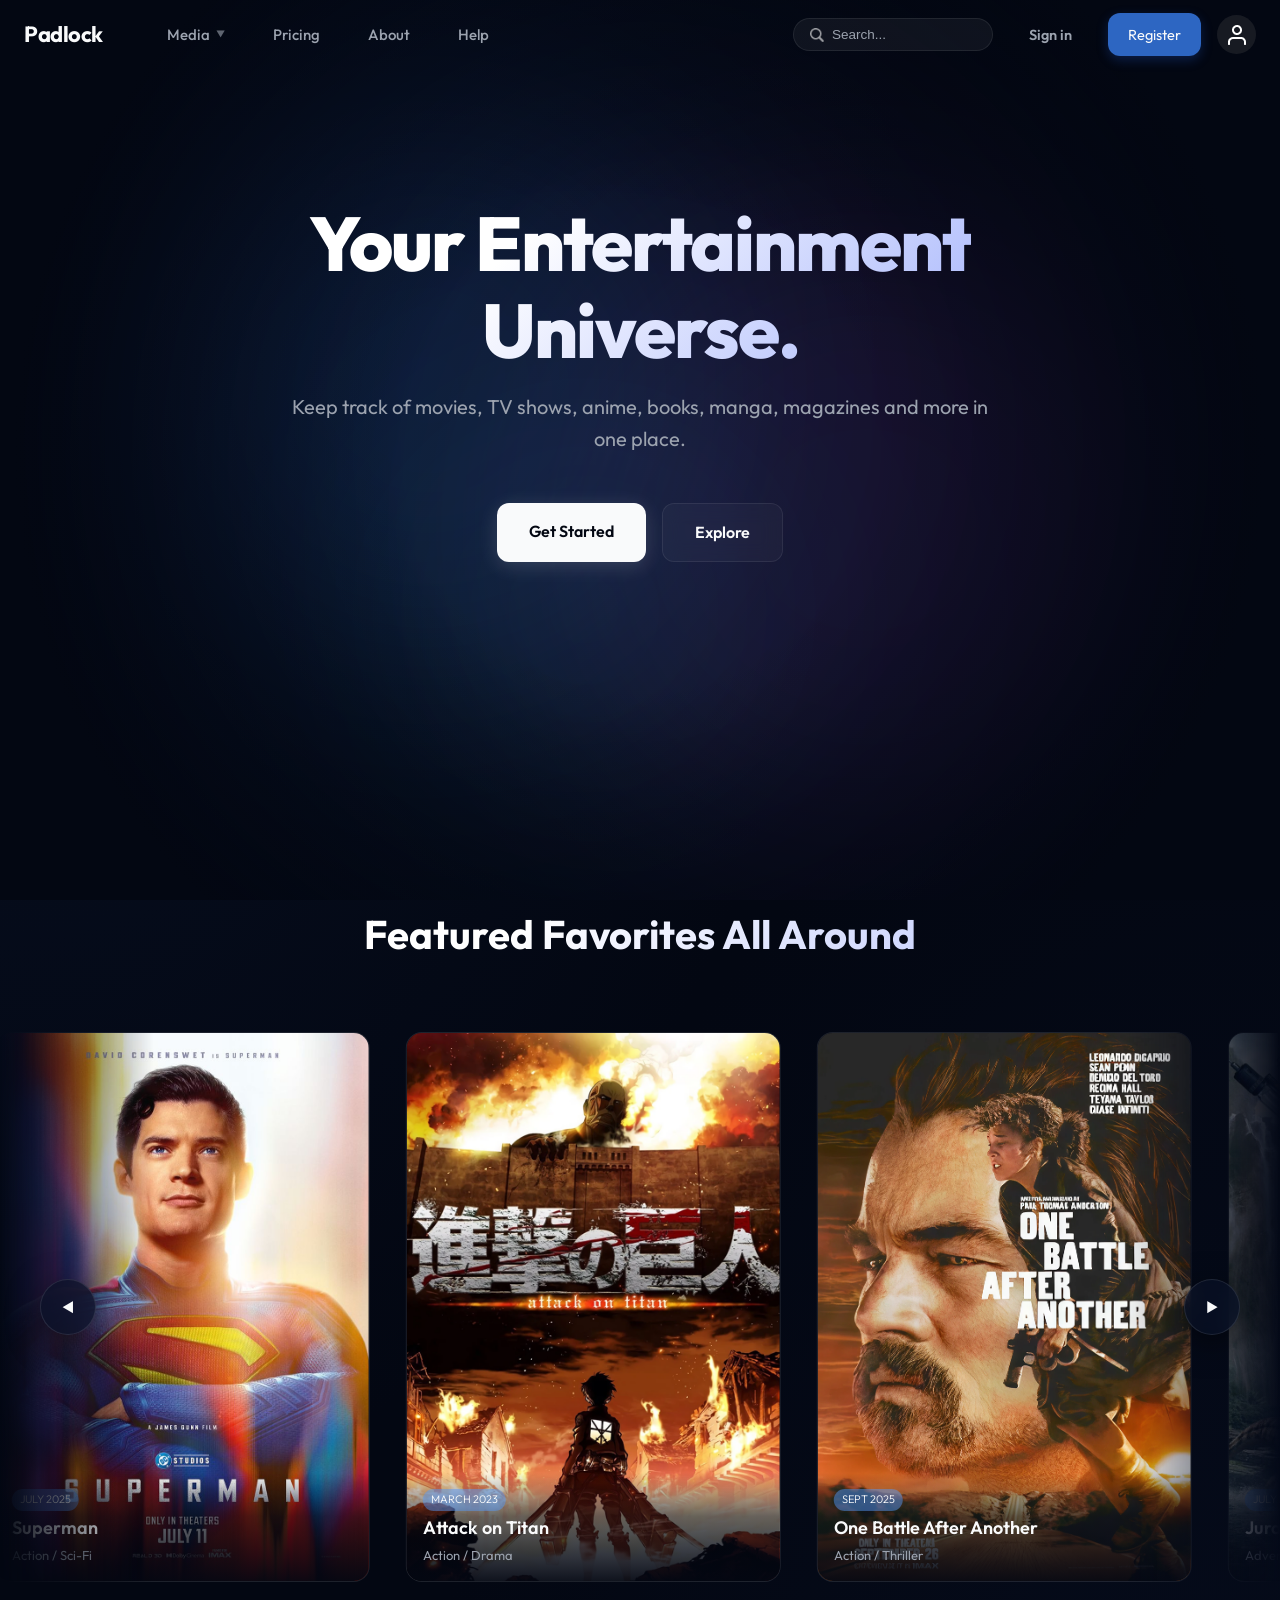
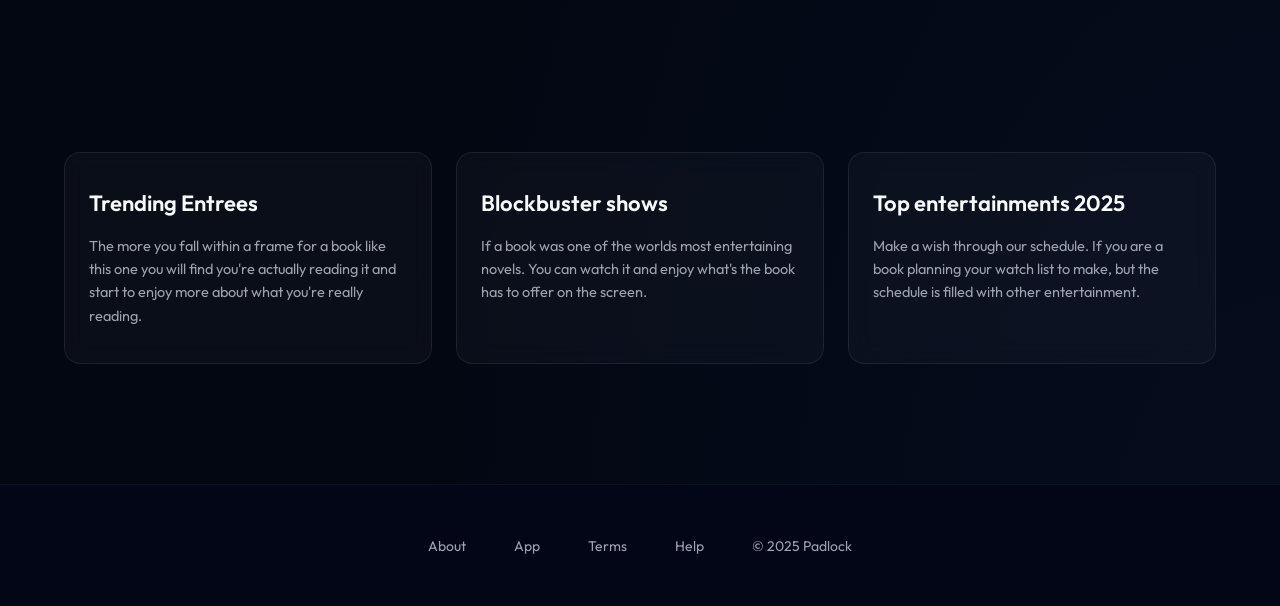
==== commit 102fbde0: "settings page and exlpor paage cards" ====
--- a/index.html
+++ b/index.html
@@ -113,6 +113,37 @@
                 </div>
                 <a href="./signin.html" class="btn btn--text">Sign in</a>
                 <a href="./register.html" class="btn btn--primary">Register</a>
+                <div class="user-menu">
+
+                    <a href="#" class="user-icon">
+                        <img src="./images/usericon.png" alt="User Icon">
+                    </a>
+
+                    <div class="user-dropdown">
+
+                        <a href="#" class="user-dropdown__item">
+                             Profile
+                        </a>
+
+                        <a href="#" class="user-dropdown__item">
+                             My Lists
+                        </a>
+
+                        <a href="setting.html" class="user-dropdown__item">
+                             Settings
+                        </a>
+
+                        <a href="#" class="user-dropdown__item">
+                             Favorites
+                        </a>
+
+                        <a href="index.html" class="user-dropdown__item">
+                             Sign Out
+                        </a>
+
+                    </div>
+
+                </div>
             </div>
         </div>
 
@@ -254,7 +285,7 @@
                         </div>
                     </div>
 
-                                        <div class="movie-card">
+                    <div class="movie-card">
                         <img src="./images/kimetsunoyaiba.png" alt="Kimetsu no Yaiba" class="movie-card__image">
                         <div class="movie-card__info">
                             <span class="movie-card__badge">Sept 2025</span>
@@ -273,7 +304,7 @@
 
 
 
-     <!-- Cards Layout Grid -->
+    <!-- Cards Layout Grid -->
     <section class="cards-section">
         <div class="cards-grid">
             <div class="card">
--- a/style.css
+++ b/style.css
@@ -60,18 +60,21 @@
 * {
     margin: 0;
     padding: 0;
-    box-sizing: border-box;
-}
+    box-sizing: border-box; 
+
+}
+
 
 body {
     background-color: var(--color-bg-primary);
     background-image: radial-gradient(at 0% 0%, rgba(13, 27, 56, 0.5) 0px, transparent 50%),
-        radial-gradient(at 100% 100%, rgba(9, 18, 41, 0.5) 0px, transparent 50%);
+    radial-gradient(at 100% 100%, rgba(9, 18, 41, 0.5) 0px, transparent 50%);
     color: var(--color-text-white);
     font-family: var(--font-primary);
     min-height: 100vh;
     overflow-x: hidden;
     line-height: 1.6;
+   
 }
 
 a {
@@ -255,6 +258,7 @@
 .btn--primary {
     background: var(--color-blue-primary);
     color: var(--color-text-white);
+    font-weight: 400;
     box-shadow: 0 4px 12px rgba(37, 99, 235, 0.25);
 }
 
@@ -262,6 +266,83 @@
     transform: translateY(-1px);
     box-shadow: 0 6px 16px rgba(37, 99, 235, 0.35);
     background: var(--color-blue-hover);
+}
+
+/*  USER icon  */
+.user-icon {
+    position: relative;
+    display: flex;
+    align-items: center;
+    justify-content: center;
+    background-color: rgba(92, 92, 92, 0.233);
+    width: 39px;
+    height: 39px;
+    border-radius: var(--border-radius-full);
+    overflow: hidden;
+    transition: all var(--transition-fast);
+}
+
+.user-icon:hover {
+    background-color: rgba(92, 92, 92, 0.4);
+    transform: translateY(-2px);
+    box-shadow: 0 4px 12px rgba(255, 255, 255, 0.15);
+}
+
+/* USER MENU */
+
+.user-menu {
+    position: relative;
+}
+
+
+/* Dropdown */
+
+.user-dropdown { 
+    position: absolute;
+    top: 55px;
+    right: -100px;
+    width: 220px;
+    background-color: var(--color-header-bg-solid);
+    backdrop-filter: blur(20px);
+    -webkit-backdrop-filter: blur(20px);
+    border: 1px solid rgba(255,255,255,0.08);
+    border-radius: 16px;
+    box-shadow: 0 20px 40px rgba(0,0,0,0.35);
+    padding: 10px;
+    opacity: 0;
+    visibility: hidden;
+    transform: translateY(-10px);
+    transition: all 0.25s ease;
+    z-index: 999;
+}
+
+/* Show dropdown on hover */
+
+.user-menu:hover .user-dropdown {
+    opacity: 1;
+    visibility: visible;
+    transform: translateY(0);
+}
+
+/* Links */
+
+.user-dropdown__item {
+    display: block;
+    padding: 12px 14px;
+
+    border-radius: 10px;
+
+    color: white;
+    font-size: 14px;
+    font-weight: 400;
+
+    transition: all 0.2s ease;
+}
+
+.user-dropdown__item:hover {
+    background: rgba(245, 20, 20, 0.05);
+    color: orange;
+    padding-left: 18px;
 }
 
 /* ==========================================================================
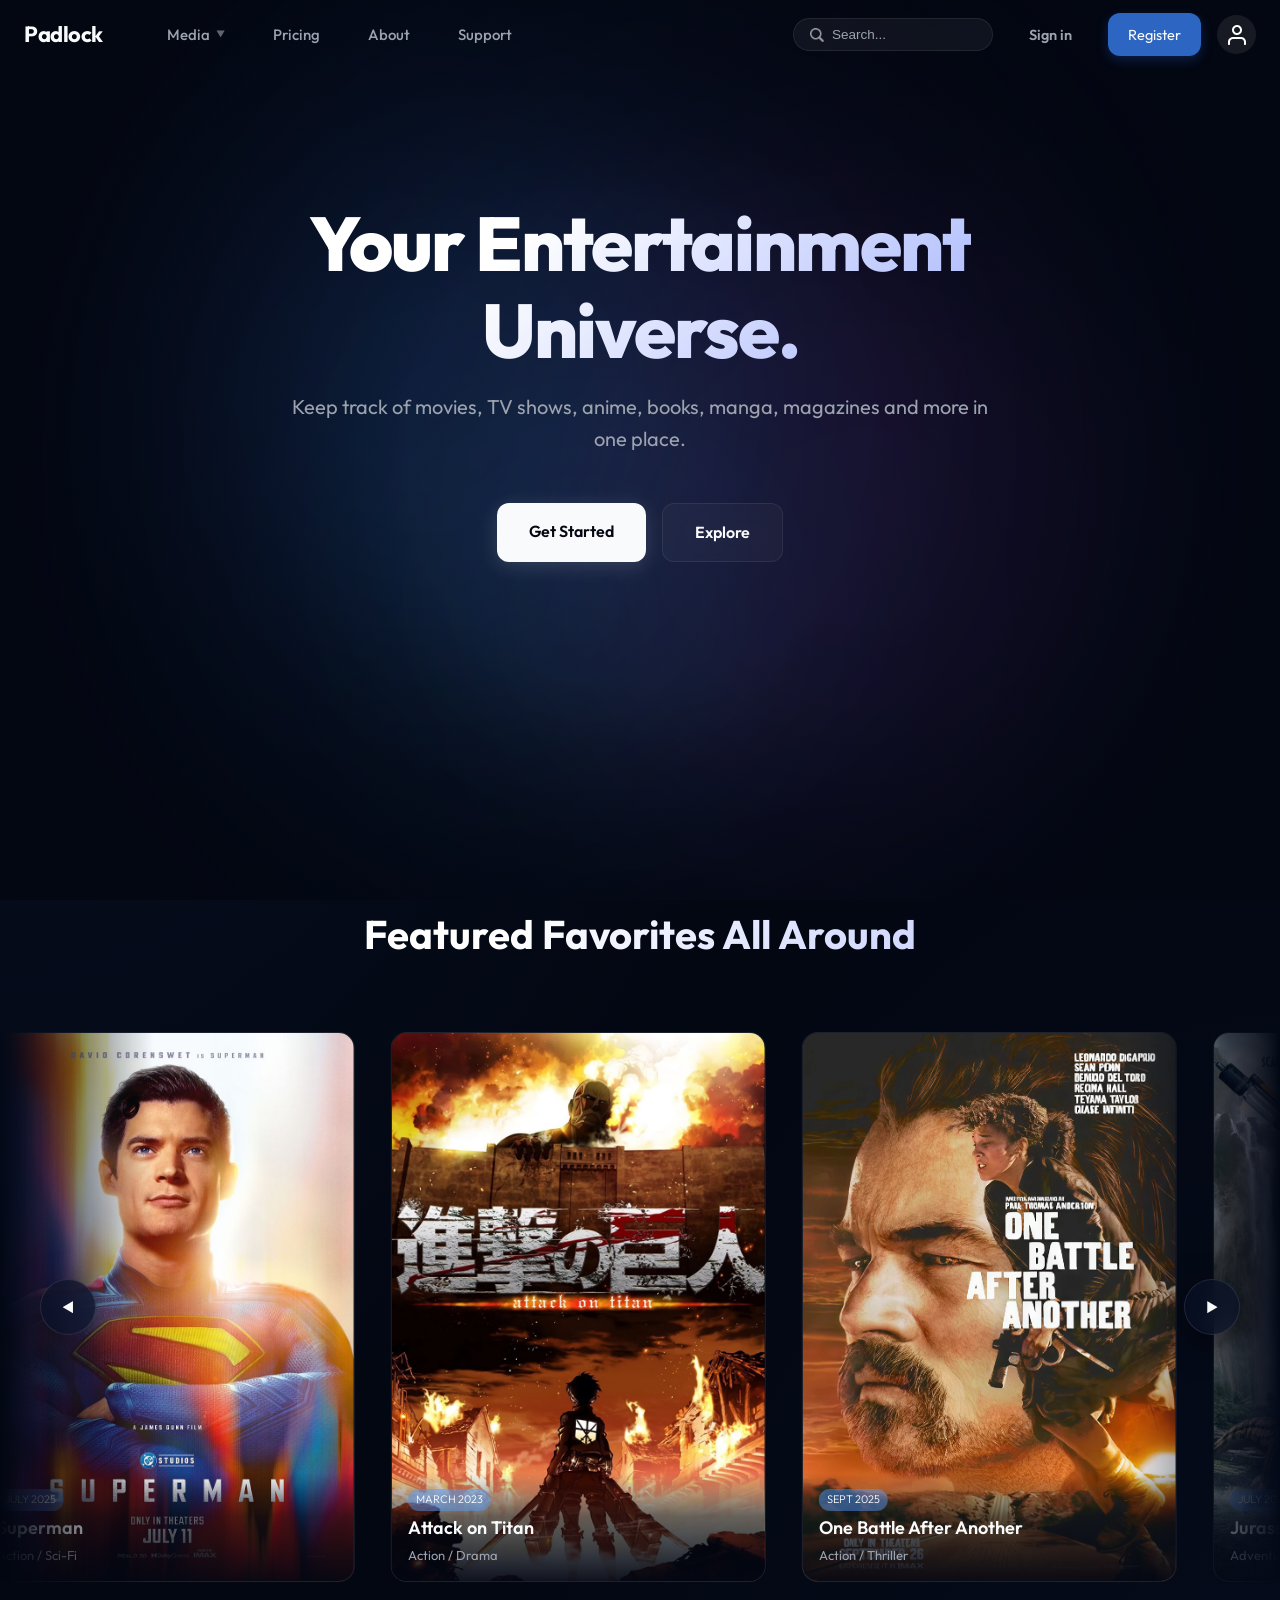
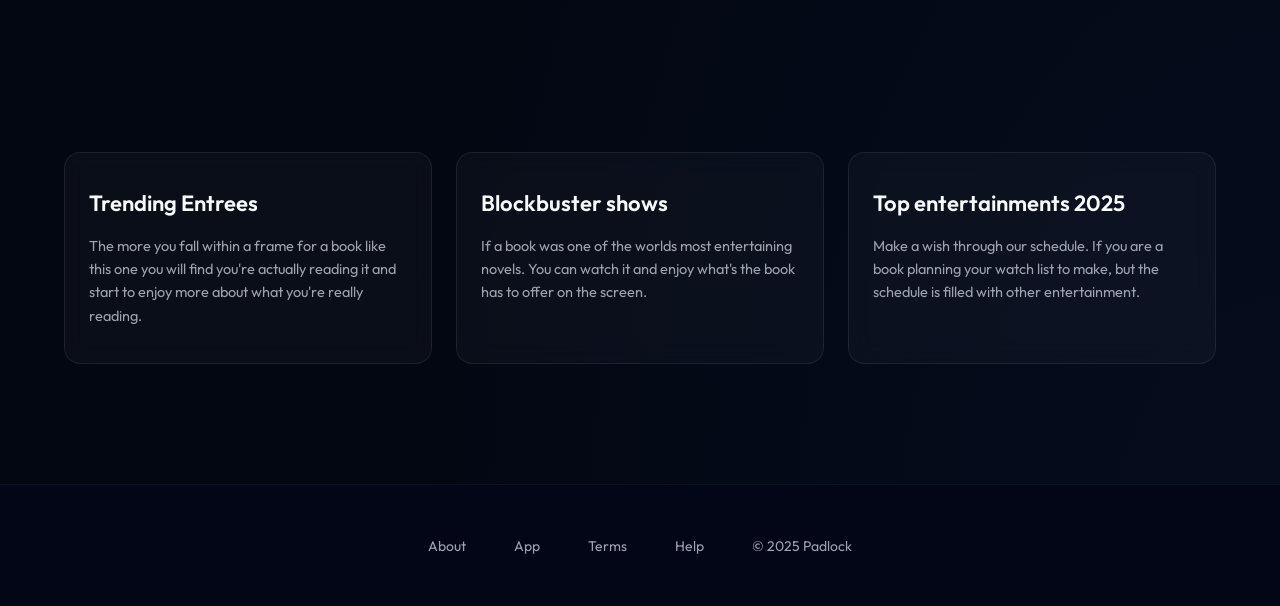
==== commit 2ea4b2a8: "chane password page, setting, suport (work in progress.). contact us email button. setting is not do" ====
--- a/index.html
+++ b/index.html
@@ -31,7 +31,7 @@
         <div class="header__container">
             <div class="header__left">
                 <!-- Logo -->
-                <a href="#" class="logo">
+                <a href="index.html" class="logo">
                     <span class="logo__text">Padlock</span>
                 </a>
 
@@ -101,7 +101,7 @@
                     </div>
                     <a href="#" class="nav__link">Pricing</a>
                     <a href="#" class="nav__link">About</a>
-                    <a href="#" class="nav__link">Help</a>
+                    <a href="support.html" class="nav__link">Support</a>
                 </nav>
             </div>
 
--- a/style.css
+++ b/style.css
@@ -329,13 +329,10 @@
 .user-dropdown__item {
     display: block;
     padding: 12px 14px;
-
     border-radius: 10px;
-
     color: white;
     font-size: 14px;
     font-weight: 400;
-
     transition: all 0.2s ease;
 }
 
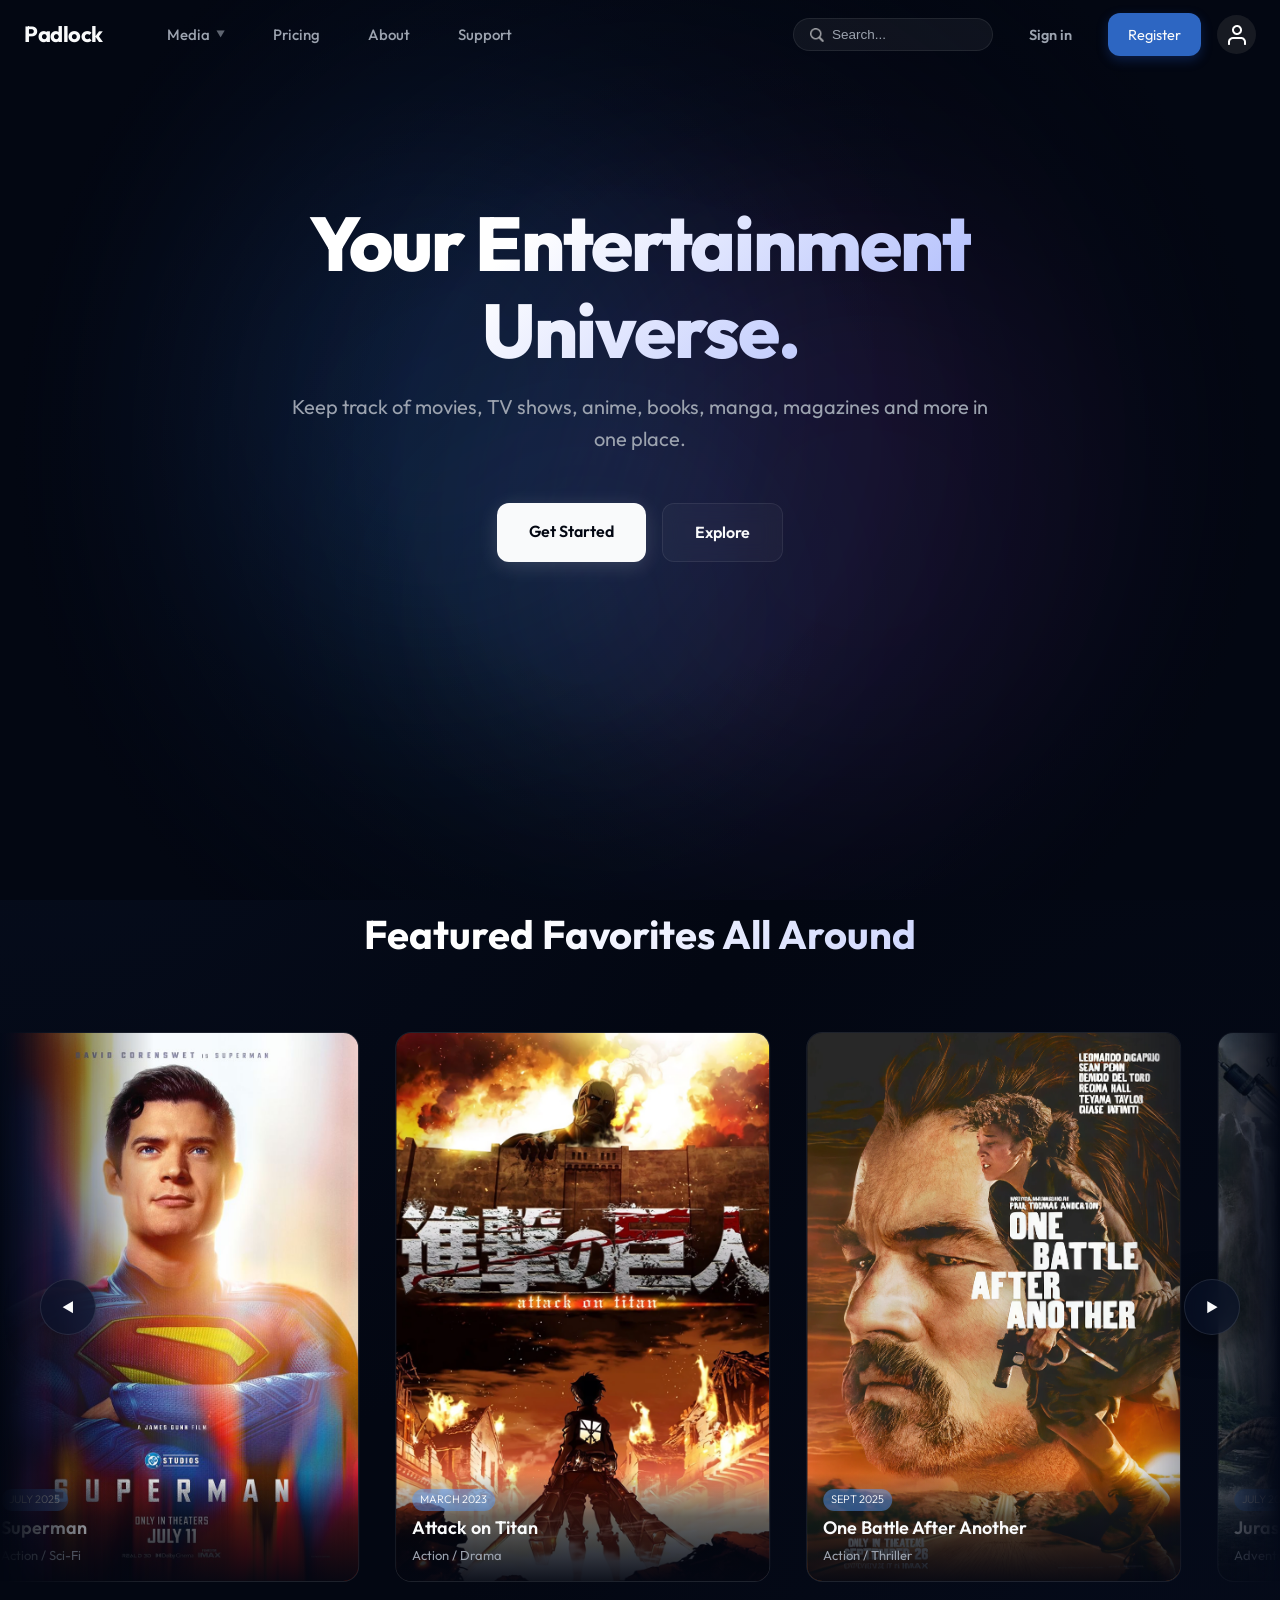
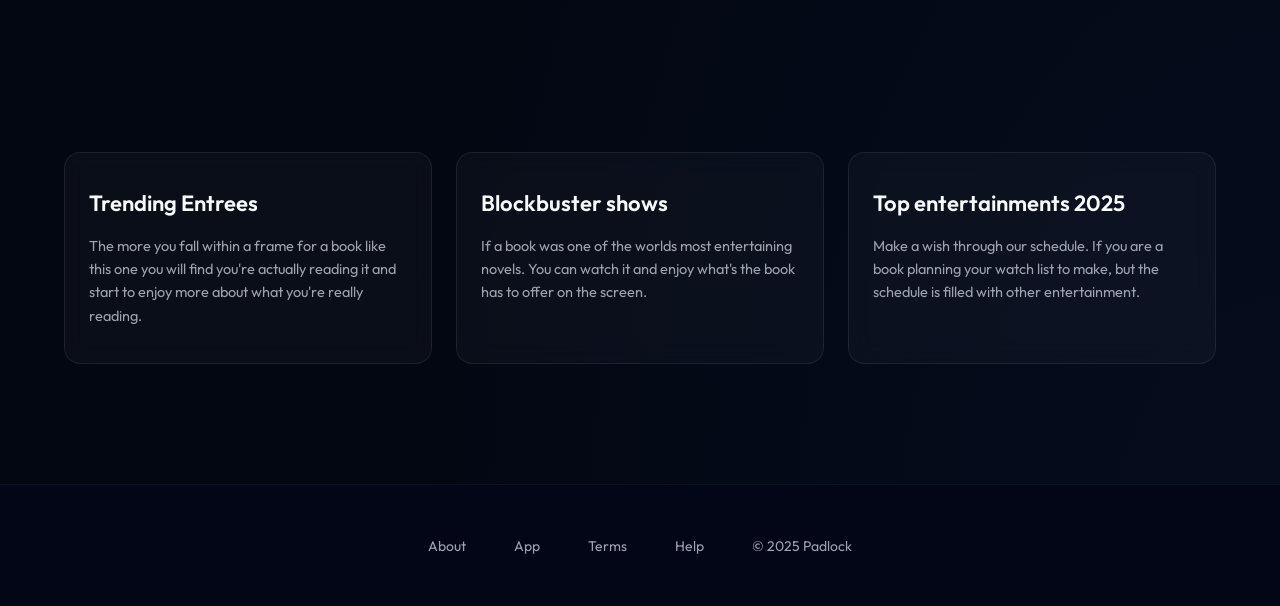
==== commit acd4b1e8: "start of maine idea for how the page of a show is going to look like. Image frommthe show in hero." ====
--- a/index.html
+++ b/index.html
@@ -60,7 +60,7 @@
                                     <div class="subnav-column">
                                         <span class="subnav-label">Watch</span>
                                         <div class="subnav">
-                                            <a href="#" class="subnav-link">
+                                            <a href="movie.html" class="subnav-link">
                                                 <span class="link-title">Movies</span>
                                                 <span class="link-arrow">→</span>
                                             </a>
